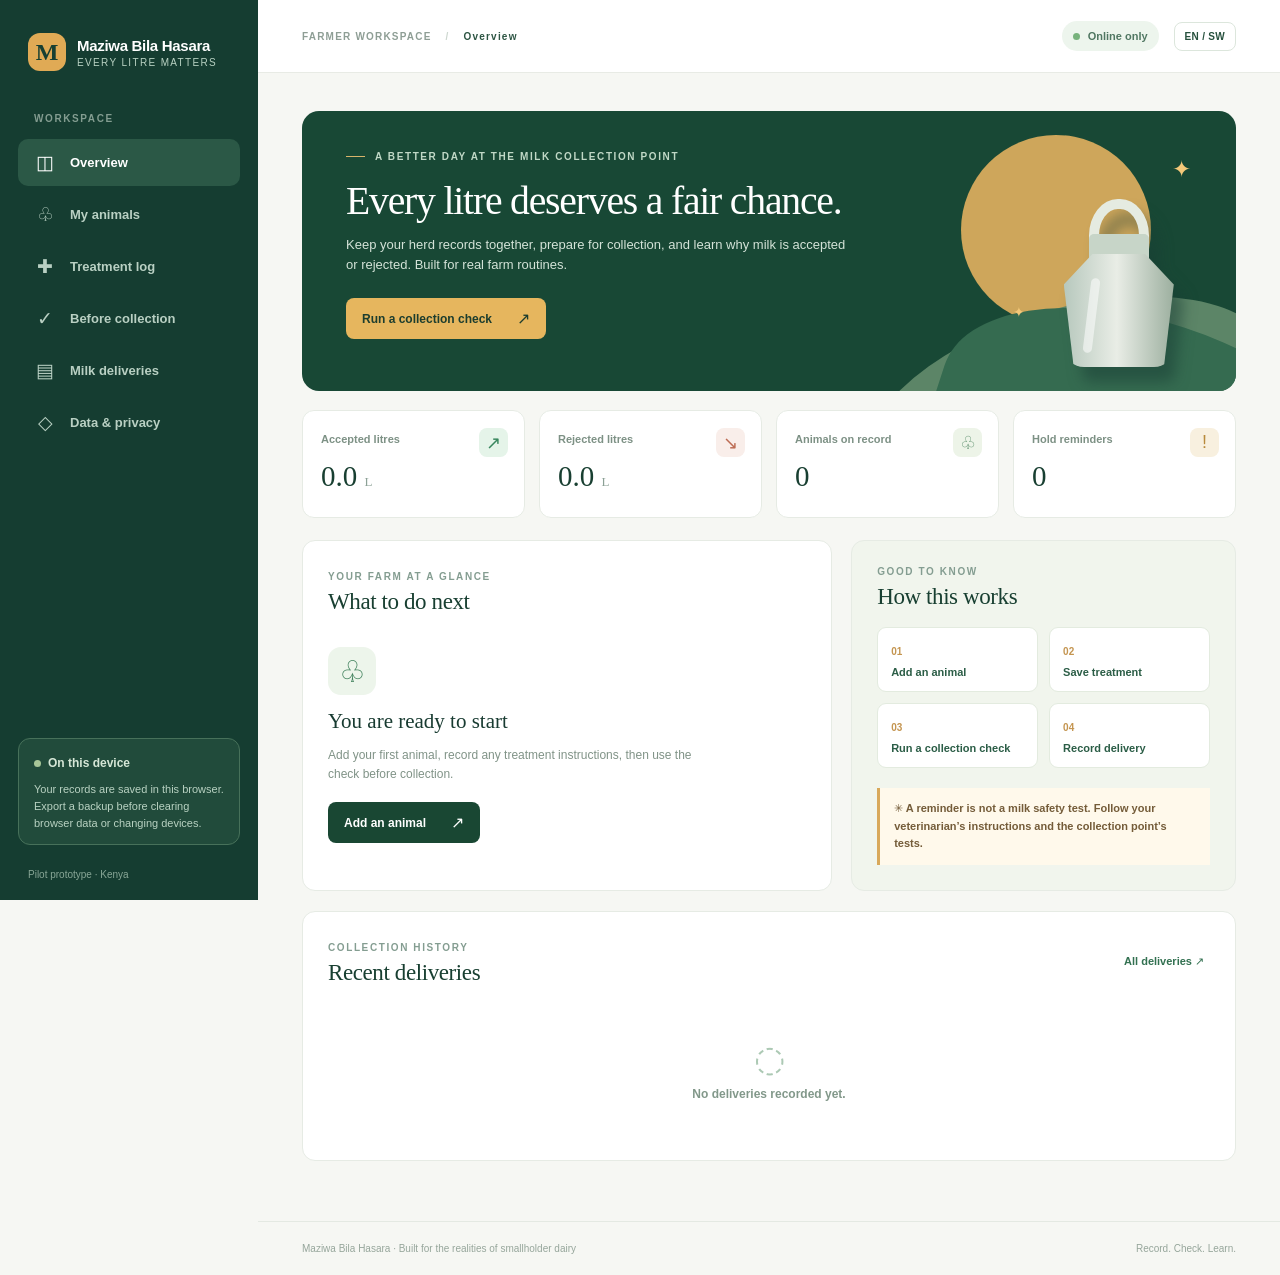
==== index.html @ ac752eb2 "Version app assets to prevent stale offline files during upgrades" ====
<!doctype html>
<html lang="en">
<head>
  <meta charset="utf-8">
  <meta http-equiv="Content-Security-Policy" content="default-src 'none'; script-src 'self'; style-src 'self'; img-src 'self'; connect-src 'self'; worker-src 'self'; manifest-src 'self'; base-uri 'none'; form-action 'none'; object-src 'none'">
  <meta name="referrer" content="no-referrer">
  <meta name="viewport" content="width=device-width, initial-scale=1">
  <meta name="theme-color" content="#163f32">
  <meta name="description" content="A farmer-first record and reminder prototype for reducing avoidable milk rejection in Kenya.">
  <link rel="manifest" href="manifest.webmanifest">
  <link rel="icon" href="icon.svg" type="image/svg+xml">
  <link rel="stylesheet" href="styles.css?v=2">
  <title>Maziwa Bila Hasara</title>
</head>
<body>
  <div class="app-shell">
    <aside class="sidebar">
      <a class="brand" href="#home" data-go="home" aria-label="Maziwa Bila Hasara home">
        <span class="brand-mark" aria-hidden="true">M</span>
        <span><strong>Maziwa Bila Hasara</strong><small>Every litre matters</small></span>
      </a>
      <div class="sidebar-label">WORKSPACE</div>
      <nav aria-label="Main navigation">
        <button class="nav-item active" data-view="home"><span aria-hidden="true">◫</span> Overview</button>
        <button class="nav-item" data-view="animals"><span aria-hidden="true">♧</span> My animals</button>
        <button class="nav-item" data-view="treatments"><span aria-hidden="true">✚</span> Treatment log</button>
        <button class="nav-item" data-view="check"><span aria-hidden="true">✓</span> Before collection</button>
        <button class="nav-item" data-view="deliveries"><span aria-hidden="true">▤</span> Milk deliveries</button>
        <button class="nav-item" data-view="data"><span aria-hidden="true">◇</span> Data &amp; privacy</button>
      </nav>
      <div class="sidebar-bottom">
        <div class="privacy-note"><span class="privacy-dot"></span><strong>On this device</strong><p>Your records are saved in this browser. Export a backup before clearing browser data or changing devices.</p></div>
        <div class="sidebar-footer">Pilot prototype · Kenya</div>
      </div>
    </aside>

    <main class="main-content">
      <header class="topbar"><div class="topbar-kicker">FARMER WORKSPACE <span class="divider">/</span> <span id="current-view-label">Overview</span></div><div class="topbar-right"><span class="status-pill"><span class="status-dot"></span> <span id="offline-status">Online only</span></span><button class="language-button" id="language-toggle" type="button" aria-label="Switch language">EN / SW</button></div></header>
      <div class="page-content" id="app-content"></div>
      <footer class="page-footer"><span>Maziwa Bila Hasara · Built for the realities of smallholder dairy</span><span>Record. Check. Learn.</span></footer>
    </main>
  </div>
  <div class="toast" id="toast" role="status" aria-live="polite"></div>
  <script type="module" src="app.js?v=2"></script>
</body>
</html>
---- styles.css ----
:root{font-family:Inter,ui-sans-serif,-apple-system,BlinkMacSystemFont,"Segoe UI",sans-serif;color:#183b31;background:#f6f7f3;font-synthesis:none}*{box-sizing:border-box}body{margin:0}button,input,select,textarea{font:inherit}button{cursor:pointer}button:disabled{opacity:.5;cursor:not-allowed}.app-shell{display:flex;min-height:100vh}.sidebar{width:258px;flex:none;background:#153d31;color:#eaf2e9;padding:30px 18px 20px;display:flex;flex-direction:column;position:sticky;top:0;height:100vh}.brand{display:flex;align-items:center;gap:11px;color:#fff;text-decoration:none;padding:3px 10px 38px}.brand-mark{width:38px;height:38px;border-radius:12px;display:grid;place-items:center;background:#e0aa55;color:#173f32;font-weight:900;font-family:Georgia,serif;font-size:24px}.brand strong{font-size:15px;display:block;letter-spacing:-.3px}.brand small{display:block;font-size:10px;letter-spacing:1.35px;text-transform:uppercase;color:#b8d1c2;margin-top:3px}.sidebar-label,.eyebrow{font-size:10px;font-weight:800;letter-spacing:1.6px;color:#849d91}.sidebar-label{padding:0 16px;margin:4px 0 15px}.sidebar nav{display:grid;gap:5px}.nav-item{border:0;background:transparent;color:#b9d0c3;text-align:left;width:100%;padding:12px 16px;border-radius:10px;font-size:13px;font-weight:600;display:flex;align-items:center;gap:14px}.nav-item span{font-size:19px;width:22px;text-align:center;font-family:Georgia,serif;font-weight:400}.nav-item:hover,.nav-item.active{color:white;background:#2b5846}.sidebar-bottom{margin-top:auto}.privacy-note{border:1px solid #47715a;border-radius:12px;padding:15px 15px 12px;background:#214b3b;color:#d6e7d7;font-size:11px;line-height:1.55}.privacy-note strong{font-size:12px;margin-left:7px}.privacy-note p{margin:8px 0 0;color:#b9d2c2}.privacy-dot,.status-dot{display:inline-block;border-radius:50%;background:#a7c698;width:7px;height:7px}.sidebar-footer{font-size:10px;color:#89a797;margin:24px 10px 0}.main-content{flex:1;min-width:0;display:flex;flex-direction:column}.topbar{height:73px;border-bottom:1px solid #e8ebe5;background:#fff;display:flex;align-items:center;justify-content:space-between;padding:0 44px}.topbar-kicker{font-size:10px;color:#8e9e95;letter-spacing:1.2px;font-weight:800}.topbar-kicker span:last-child{color:#2d5543}.divider{padding:0 10px;color:#cdd7cf}.topbar-right{display:flex;align-items:center;gap:15px}.status-pill{font-size:11px;color:#507762;background:#edf5ed;padding:9px 11px;border-radius:20px;font-weight:700}.status-dot{margin-right:5px;background:#77b27c}.language-button{background:#fff;border:1px solid #dce6dc;padding:8px 10px;border-radius:8px;color:#27513e;font-weight:800;font-size:10px;letter-spacing:.3px}.page-content{width:min(1170px,100%);padding:38px 44px 60px;margin:0 auto;flex:1}.page-footer{display:flex;justify-content:space-between;gap:10px;padding:21px 44px;border-top:1px solid #e4e9e2;color:#96a69b;font-size:10px}.hero{min-height:280px;border-radius:17px;background:#184835;color:#fff;position:relative;display:flex;overflow:hidden}.hero-text{position:relative;z-index:2;width:64%;padding:40px 44px}.eyebrow.light{color:#c0d8c6;display:flex;align-items:center;gap:10px}.little-line{width:19px;height:1px;background:#d8b46b}.hero h1{font-family:Georgia,serif;font-size:clamp(30px,3.1vw,47px);font-weight:500;line-height:1.1;letter-spacing:-1.2px;margin:18px 0 11px}.hero p{color:#d4e3d8;line-height:1.6;max-width:505px;font-size:13px;margin:0 0 22px}.button{border:0;border-radius:8px;padding:11px 16px;font-size:12px;font-weight:800;display:inline-flex;align-items:center;justify-content:space-between;gap:25px}.button span{font-size:16px;font-weight:500}.button-gold{background:#e6b65e;color:#1c3d2e}.button-gold:hover{background:#f4c879}.button-dark{background:#194733;color:#fff}.button-dark:hover{background:#2d624b}.button-outline{border:1px solid #bfd4c5;color:#245840;background:#fff;white-space:nowrap}.button-outline:hover{background:#edf5ed}.hero-art{position:absolute;inset:0 0 0 63%;overflow:hidden}.sun{position:absolute;width:190px;height:190px;border-radius:50%;background:#dcae5e;top:24px;right:85px;opacity:.93}.hill{position:absolute;width:125%;height:220px;bottom:-125px;border-radius:50% 50% 0 0}.hill-back{background:#5c8567;left:-36px;transform:rotate(-17deg);bottom:-138px}.hill-front{background:#356b50;right:-130px;transform:rotate(18deg);bottom:-151px}.milk-can{position:absolute;z-index:2;right:18%;bottom:22px;width:110px;height:170px;filter:drop-shadow(10px 15px 7px #183c3480)}.can-handle{position:absolute;width:60px;height:76px;border:10px solid #e5ebe1;border-radius:48%;left:25px;top:0}.can-neck{position:absolute;width:60px;height:38px;left:25px;top:35px;background:#c7d5c8;border-radius:5px 5px 9px 9px}.can-body{position:absolute;top:55px;width:110px;height:113px;background:linear-gradient(90deg,#b7c8bd,#e9ede6 48%,#9caf9f);clip-path:polygon(26% 0,74% 0,100% 27%,91% 100%,9% 100%,0 27%);border-radius:9px 9px 20px 20px}.can-shine{width:9px;height:75px;background:#fff8;transform:rotate(7deg);position:absolute;left:23px;top:24px;border-radius:10px}.hero-spark{position:absolute;color:#f4c879}.spark-one{right:13%;top:45px;font-size:23px}.spark-two{right:61%;bottom:71px;font-size:14px}.metrics{display:grid;grid-template-columns:repeat(4,1fr);gap:14px;margin:19px 0 22px}.metric{background:#fff;border:1px solid #e6ebe4;border-radius:12px;min-height:108px;padding:18px 18px;position:relative}.metric>span:first-child{font-size:11px;color:#7d9185;font-weight:700}.metric strong{display:block;font-family:Georgia,serif;font-size:29px;line-height:1.15;color:#183f31;margin-top:13px;font-weight:500}.metric small{font-family:inherit;font-size:13px;color:#8ca196}.metric-mark{position:absolute;right:16px;top:17px;width:29px;height:29px;border-radius:8px;display:grid;place-items:center;font-size:18px}.green{color:#39875e;background:#e5f4e9}.rust{color:#bd6d55;background:#f9eeea}.leaf{color:#619371;background:#edf4e8}.amber{color:#b88a3b;background:#f8f0df}.home-grid,.two-column{display:grid;grid-template-columns:1.24fr .9fr;gap:19px}.panel{background:#fff;border:1px solid #e6ebe4;border-radius:13px;padding:25px}.section-heading{display:flex;justify-content:space-between;align-items:center;margin-bottom:18px;gap:10px}.section-heading h2,.panel h2{font-family:Georgia,serif;color:#183f31;font-size:23px;font-weight:500;letter-spacing:-.4px;margin:5px 0 0}.info-panel{background:#f1f5ed}.info-panel h2{margin:7px 0 17px}.steps{display:grid;grid-template-columns:1fr 1fr;gap:11px}.steps div{border-radius:9px;background:#fff;border:1px solid #e3ebdf;padding:13px}.steps span{font-size:10px;font-weight:800;color:#c49550}.steps p{font-size:11px;font-weight:800;color:#2b5d46;margin:7px 0 0}.safety-callout{border-left:3px solid #d8a85b;background:#fff9eb;padding:12px 14px;font-size:11px;line-height:1.6;color:#745c39;margin-top:20px}.safety-callout.lower{margin-top:25px}.action-list{display:grid}.action-list button{width:100%;border:0;background:#fff;display:flex;align-items:center;text-align:left;padding:16px 0;border-bottom:1px solid #edf0ea;color:#27513d}.action-list button:last-child{border-bottom:0}.action-number{display:grid;place-items:center;width:38px;height:38px;background:#eaf3e8;color:#277052;border-radius:9px;font-size:10px;font-weight:800;margin-right:13px}.action-list strong{display:block;font-size:12px}.action-list small{display:block;max-width:380px;color:#8a9b90;font-size:10px;margin-top:3px;line-height:1.4}.action-list b{margin-left:auto;font-weight:400}.welcome-action{padding:14px 0 5px}.welcome-icon{display:grid;place-items:center;background:#edf5eb;color:#40815c;border-radius:13px;font-size:30px;width:48px;height:48px}.welcome-action h3{font-family:Georgia,serif;font-size:21px;font-weight:500;margin:14px 0 5px}.welcome-action p{font-size:12px;line-height:1.6;color:#809387;max-width:370px}.welcome-action .button{margin-top:6px}.recent-panel{margin-top:20px}.text-button{border:0;background:transparent;color:#337151;font-weight:800;font-size:11px}.empty-state{text-align:center;padding:34px 14px;color:#82988a;font-size:12px}.empty-state strong{font-weight:600}.empty-symbol{font-size:36px;color:#acc9b4;margin-bottom:7px}.page-heading{margin:9px 0 27px}.page-heading h1{font-family:Georgia,serif;font-size:clamp(32px,3.4vw,43px);font-weight:500;letter-spacing:-1px;margin:8px 0}.page-heading p{color:#809185;font-size:13px;line-height:1.6;max-width:650px;margin:0}.form-panel{align-self:start}.panel-heading{display:flex;align-items:center;gap:11px;border-bottom:1px solid #edf0eb;padding-bottom:20px;margin-bottom:20px}.panel-heading h2{margin:0}.circle-icon{width:38px;height:38px;background:#edf5e9;color:#357451;border-radius:9px;display:grid;place-items:center;font-size:21px}.field{display:block;margin:0 0 17px}.field>span,.question legend{display:block;color:#375747;font-size:11px;font-weight:800;margin-bottom:7px}.field input,.field select,.field textarea{display:block;width:100%;border:1px solid #dce6dd;border-radius:8px;padding:11px 12px;color:#234b37;background:#fff;font-size:12px;outline:none}.field input:focus,.field select:focus,.field textarea:focus{border-color:#578e68;box-shadow:0 0 0 3px #dceedd}.field input::placeholder,.field textarea::placeholder{color:#aab7ad}.field small{display:block;font-size:10px;color:#8b998e;margin-top:6px;line-height:1.5}.form-panel .button{margin-top:5px}.count{font:700 12px Inter,system-ui,sans-serif;background:#eaf3e8;color:#357452;border-radius:30px;padding:4px 8px;vertical-align:middle}.records-list{display:grid}.record-row{display:flex;align-items:center;gap:12px;border-top:1px solid #edf0eb;padding:13px 0;min-width:0}.record-row:first-child{border-top:0;padding-top:0}.record-icon{width:36px;height:36px;flex:none;display:grid;place-items:center;background:#edf4e8;color:#4b805b;border-radius:8px;font-size:16px}.record-icon.accepted{background:#e9f5ec;color:#408c59}.record-icon.rejected{background:#fff0eb;color:#bc7054}.record-icon.medicine{background:#eef0e6;color:#69824e}.record-main{min-width:0;flex:1}.record-main strong{display:block;font-size:12px;color:#2c513e;font-weight:800;overflow-wrap:anywhere}.record-main span,.record-main small{display:block;color:#8b9e90;font-size:10px;line-height:1.5;margin-top:3px;overflow-wrap:anywhere}.row-end{color:#699a75;font-size:18px}.badge{font-size:9px;line-height:1.4;display:inline-block;border-radius:20px;padding:5px 8px;max-width:155px;text-align:center;font-weight:800}.badge.hold,.badge.ask{color:#9a6537;background:#fbebda}.badge.review,.badge.none{color:#4f8060;background:#e8f3e9}.icon-button{border:0;background:none;color:#9bab9c;font-size:18px;padding:5px}.icon-button:hover{color:#b8544e}.treatment-row{align-items:flex-start}.treatment-row .badge{flex:none}.form-alert,.warning-block{border-radius:8px;padding:12px;background:#fff8e9;color:#856538;font-size:11px;line-height:1.55;margin-bottom:17px}.warning-block{border:1px solid #f1dfb6}.warning-block p{margin:4px 0}.warning-block small{color:#886e4b}.question{border:0;padding:0;margin:0 0 18px}.radio-set{display:flex;gap:7px;flex-wrap:wrap}.radio-set label{position:relative}.radio-set input{position:absolute;opacity:0}.radio-set span{display:block;border:1px solid #dce7de;color:#678371;padding:9px 11px;border-radius:8px;font-size:11px;font-weight:700;cursor:pointer}.radio-set input:checked+span{background:#255640;color:white;border-color:#255640}.radio-set input:focus-visible+span{outline:3px solid #a7c698}.export-box{border-top:1px solid #e9eee7;margin-top:24px;padding-top:23px;display:flex;align-items:center;gap:15px;justify-content:space-between}.export-box strong{font-size:12px}.export-box p{color:#8a998c;font-size:10px;max-width:330px;line-height:1.5;margin:4px 0 0}.toast{position:fixed;bottom:24px;right:24px;background:#1b4735;color:white;padding:12px 17px;border-radius:9px;box-shadow:0 8px 30px #1c3c3230;font-size:12px;opacity:0;transform:translateY(8px);transition:.2s;pointer-events:none;z-index:5;max-width:350px}.toast.show{opacity:1;transform:none}@media(max-width:1100px){.sidebar{width:215px}.page-content{padding:30px 28px 50px}.topbar{padding:0 28px}.hero-text{width:70%}.hero-art{left:65%}}@media(max-width:820px){.sidebar{width:74px;padding:23px 10px}.brand{padding:0 8px 26px}.brand strong,.brand small,.sidebar-label,.nav-item{font-size:0}.brand-mark{flex:none}.nav-item{justify-content:center;padding:12px}.nav-item span{font-size:21px}.privacy-note,.sidebar-footer{display:none}.hero-text{width:76%;padding:32px}.hero-art{left:65%}.metrics{grid-template-columns:repeat(2,1fr)}.home-grid,.two-column{grid-template-columns:1fr}}@media(max-width:600px){.app-shell{display:block}.sidebar{height:auto;width:100%;position:static;display:block;padding:13px 16px 8px}.brand{padding:0 0 10px}.brand strong{font-size:14px}.brand small{font-size:9px}.sidebar nav{display:flex;overflow:auto;gap:3px}.nav-item{font-size:0;min-width:53px;width:auto;padding:9px 15px}.nav-item span{font-size:20px}.topbar{height:54px;padding:0 18px}.topbar-kicker{font-size:9px}.status-pill{display:none}.page-content{padding:20px 16px 38px}.hero{min-height:320px}.hero-text{width:100%;padding:27px 25px}.hero h1{max-width:270px;font-size:32px}.hero p{max-width:260px;font-size:12px}.hero-art{inset:0 0 0 50%;opacity:.46}.sun{right:-10px}.milk-can{right:2%;transform:scale(.8);transform-origin:bottom right}.metrics{gap:9px}.metric{padding:14px;min-height:90px}.metric strong{font-size:24px}.metric-mark{right:10px;top:10px}.panel{padding:19px}.page-footer{padding:17px;font-size:9px}.page-footer span:last-child{display:none}.export-box{align-items:flex-start;flex-direction:column}.record-row .badge{max-width:100px}.treatment-row{flex-wrap:wrap}.treatment-row .badge{margin-left:47px}}@media(prefers-reduced-motion:reduce){*{scroll-behavior:auto!important;transition:none!important}}

/* Keyboard access and data controls */
button:focus-visible,a:focus-visible,input:focus-visible,select:focus-visible,textarea:focus-visible { outline:3px solid #b67d24; outline-offset:4px; }
.danger { color:#9f332a; border-color:#9f332a; }
.warning-block .text-button { margin-left:8px; }
.form-panel>p { color:#52655c; line-height:1.7; }
@media(max-width:600px) { .sidebar nav { display:grid; grid-template-columns:repeat(6,1fr); } .nav-item { min-width:0; padding:9px 8px; } .topbar-kicker { font-size:10px; } }
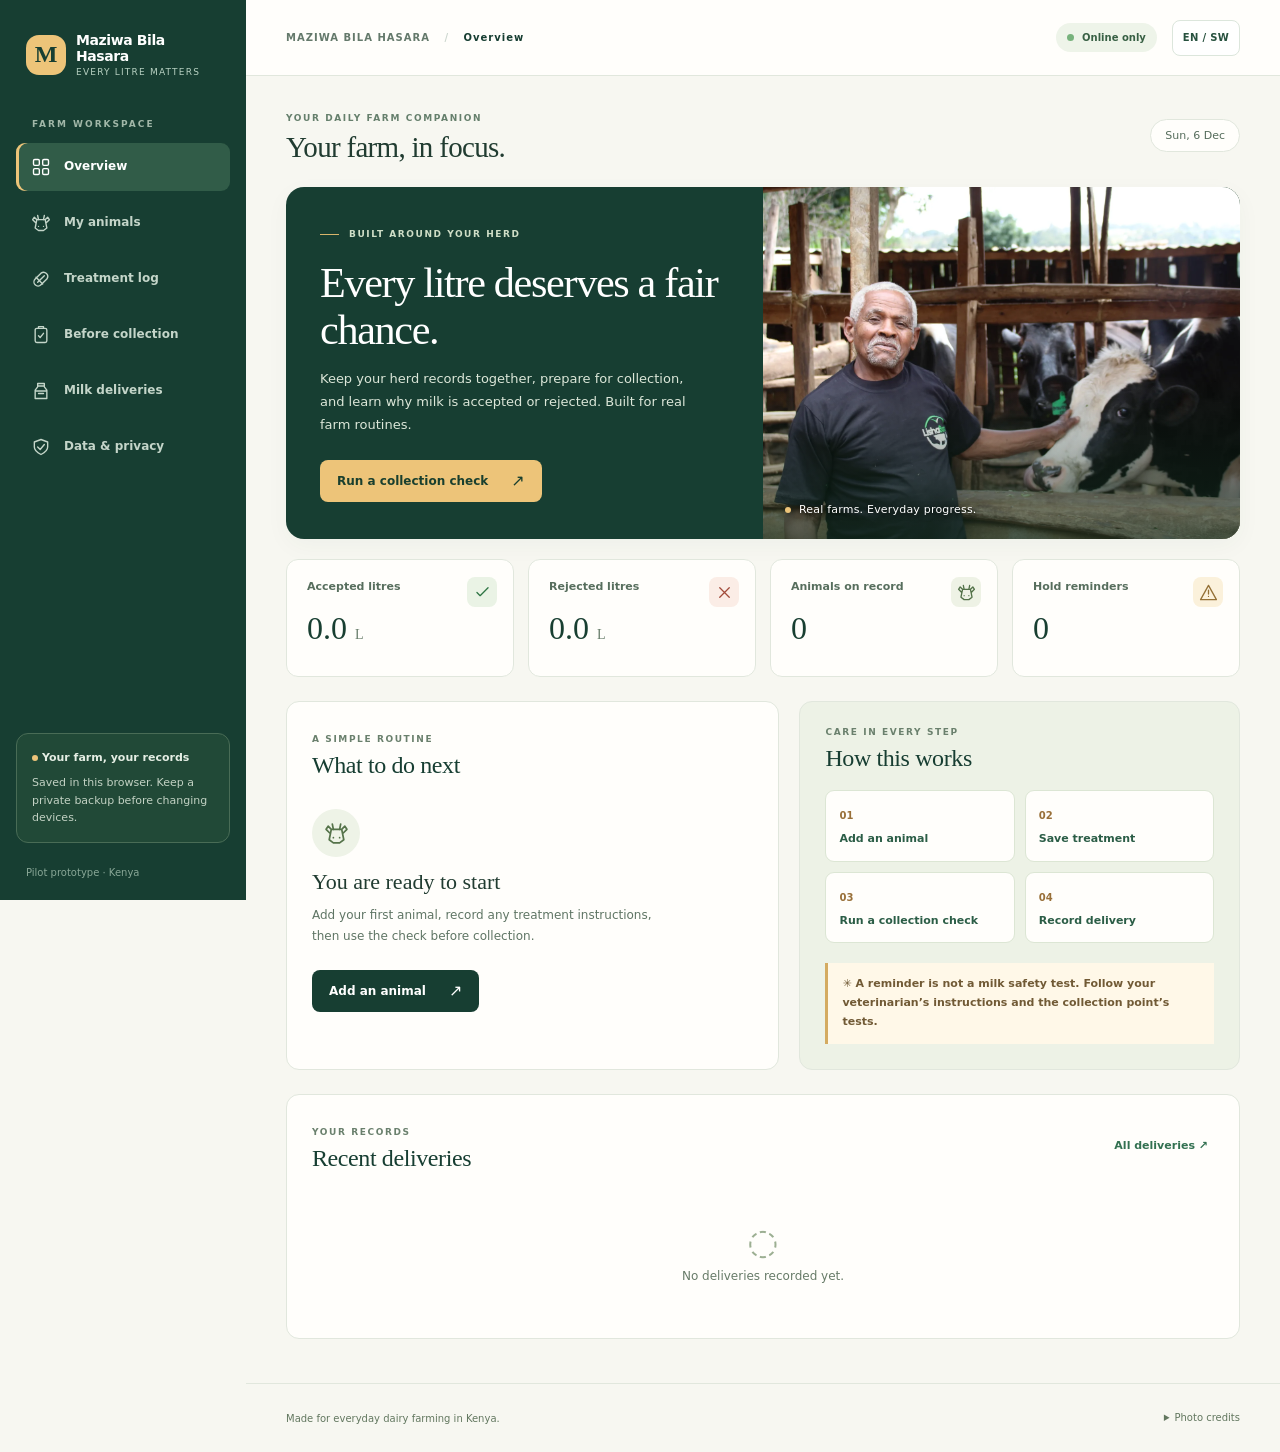
==== commit b5b09629: "Refresh dairy app design with authentic Kenyan photography and consistent responsive styling" ====
--- a/index.html
+++ b/index.html
@@ -9,17 +9,18 @@
   <meta name="description" content="A farmer-first record and reminder prototype for reducing avoidable milk rejection in Kenya.">
   <link rel="manifest" href="manifest.webmanifest">
   <link rel="icon" href="icon.svg" type="image/svg+xml">
-  <link rel="stylesheet" href="styles.css?v=2">
+  <link rel="stylesheet" href="styles.css?v=3">
   <title>Maziwa Bila Hasara</title>
 </head>
 <body>
+  <a class="skip-link" href="#app-content">Skip to content</a>
   <div class="app-shell">
     <aside class="sidebar">
       <a class="brand" href="#home" data-go="home" aria-label="Maziwa Bila Hasara home">
         <span class="brand-mark" aria-hidden="true">M</span>
         <span><strong>Maziwa Bila Hasara</strong><small>Every litre matters</small></span>
       </a>
-      <div class="sidebar-label">WORKSPACE</div>
+      <div class="sidebar-label" id="workspace-label">FARM WORKSPACE</div>
       <nav aria-label="Main navigation">
         <button class="nav-item active" data-view="home"><span aria-hidden="true">◫</span> Overview</button>
         <button class="nav-item" data-view="animals"><span aria-hidden="true">♧</span> My animals</button>
@@ -29,18 +30,19 @@
         <button class="nav-item" data-view="data"><span aria-hidden="true">◇</span> Data &amp; privacy</button>
       </nav>
       <div class="sidebar-bottom">
-        <div class="privacy-note"><span class="privacy-dot"></span><strong>On this device</strong><p>Your records are saved in this browser. Export a backup before clearing browser data or changing devices.</p></div>
+        <div class="privacy-note"><span class="privacy-dot"></span><strong id="device-title">Your farm, your records</strong><p id="device-note">Saved in this browser. Keep a private backup before changing devices.</p></div>
         <div class="sidebar-footer">Pilot prototype · Kenya</div>
       </div>
     </aside>
 
     <main class="main-content">
-      <header class="topbar"><div class="topbar-kicker">FARMER WORKSPACE <span class="divider">/</span> <span id="current-view-label">Overview</span></div><div class="topbar-right"><span class="status-pill"><span class="status-dot"></span> <span id="offline-status">Online only</span></span><button class="language-button" id="language-toggle" type="button" aria-label="Switch language">EN / SW</button></div></header>
-      <div class="page-content" id="app-content"></div>
-      <footer class="page-footer"><span>Maziwa Bila Hasara · Built for the realities of smallholder dairy</span><span>Record. Check. Learn.</span></footer>
+      <header class="topbar"><div class="topbar-kicker"><span id="workspace-top">MAZIWA BILA HASARA</span> <span class="divider">/</span> <span id="current-view-label">Overview</span></div><div class="topbar-right"><span class="status-pill"><span class="status-dot"></span> <span id="offline-status">Online only</span></span><button class="language-button" id="language-toggle" type="button" aria-label="Switch language">EN / SW</button></div></header>
+      <div class="page-content" id="app-content" tabindex="-1"></div>
+      <footer class="page-footer"><span id="footer-line">Made for everyday dairy farming in Kenya.</span><details class="photo-credits"><summary id="photo-credit-label">Photo credits</summary><div><a href="https://commons.wikimedia.org/wiki/File:Smallholder_Dairy_Farmer.jpg" target="_blank" rel="noopener noreferrer">Smallholder Dairy Farmer · LishaBora2017</a><br><a href="https://creativecommons.org/licenses/by-sa/4.0/" target="_blank" rel="noopener noreferrer">CC BY-SA 4.0</a> · Resized, compressed; displayed with responsive cropping.<p id="photo-note">Illustrative farm photography. No affiliation or endorsement implied.</p></div></details></footer>
     </main>
   </div>
   <div class="toast" id="toast" role="status" aria-live="polite"></div>
-  <script type="module" src="app.js?v=2"></script>
+  <script type="module" src="app.js?v=3"></script>
 </body>
 </html>
+
--- a/styles.css
+++ b/styles.css
@@ -6,3 +6,24 @@
 .warning-block .text-button { margin-left:8px; }
 .form-panel>p { color:#52655c; line-height:1.7; }
 @media(max-width:600px) { .sidebar nav { display:grid; grid-template-columns:repeat(6,1fr); } .nav-item { min-width:0; padding:9px 8px; } .topbar-kicker { font-size:10px; } }
+
+
+/* Field Notes design system · forest, oat, harvest */
+:root{--forest:#173e32;--green:#286448;--ink:#213c31;--muted:#617369;--oat:#f7f7f1;--line:#e1e7dd;--gold:#edc479;color:var(--ink);background:var(--oat);font-family:ui-sans-serif,system-ui,-apple-system,BlinkMacSystemFont,"Segoe UI",sans-serif}
+body{background:var(--oat)}
+.sidebar{width:246px;background:var(--forest);padding:32px 16px 22px}
+.brand{gap:10px;padding:0 10px 38px}.brand-mark{background:var(--gold);border-radius:13px;color:var(--forest);height:40px;width:40px;flex:none}.brand strong{font-size:14px;letter-spacing:-.4px}.brand small{font-size:9px;letter-spacing:1.2px}
+.sidebar-label{font-size:9px;letter-spacing:2px;color:#a1b7a8;margin-bottom:14px}
+.nav-item{gap:13px;min-height:48px;padding:12px 15px;color:#c4d5c9;border-radius:9px;margin-bottom:3px;font-size:12px;transition:background .15s,color .15s}.nav-item .nav-label{font-family:inherit;font-size:12px;font-weight:650;width:auto;text-align:left;line-height:1.45}.nav-item .ui-icon{width:20px;height:20px;flex:none}.nav-item.active{background:#315c48;box-shadow:inset 3px 0 0 var(--gold)}.nav-item:hover{background:#284f3e}
+.privacy-note{background:#214937;border-color:#496c56;padding:15px;color:#e5eee4}.privacy-note p{font-size:11px;color:#c3d2c4;line-height:1.6}.privacy-note strong{margin-left:4px;font-size:11px}.privacy-dot{width:6px;height:6px;background:var(--gold)}
+.topbar{height:76px;padding:0 40px;border-bottom:1px solid var(--line);background:#fffefb}.topbar-kicker{font-size:10px;letter-spacing:1px;color:#64796b}.topbar-kicker span:last-child{color:var(--forest)}.status-pill{font-size:10px;background:#eef4e9;color:#386044}.language-button{min-height:36px;min-width:65px;font-size:10px}.page-content{width:min(1320px,100%);padding:30px 40px 44px}
+.overview-heading{display:flex;justify-content:space-between;align-items:center;gap:15px;margin-bottom:23px}.overview-heading .eyebrow{font-size:9px;letter-spacing:1.6px;color:#657f6c}.overview-heading h2{font-family:Georgia,serif;font-size:29px;font-weight:400;letter-spacing:-.7px;margin:6px 0 0}.overview-heading time{font-size:11px;border:1px solid var(--line);border-radius:30px;padding:9px 14px;background:#fffefb;color:#556c5b;white-space:nowrap}
+.hero{display:grid;grid-template-columns:1fr 1fr;background:var(--forest);min-height:350px;border-radius:18px;isolation:isolate;box-shadow:0 7px 24px #2342310a}.hero-text{width:auto;padding:40px 34px 37px;display:flex;flex-direction:column;align-items:flex-start;justify-content:center}.hero .eyebrow.light{font-size:9px;color:#cfdec7;letter-spacing:1.55px;line-height:1.7}.hero h1{font-size:clamp(34px,3.3vw,48px);letter-spacing:-1.35px;line-height:1.1;margin:18px 0 15px;max-width:430px}.hero p{font-size:13px;line-height:1.75;color:#dce7d9;max-width:380px;margin-bottom:24px}.hero-photo{margin:0;position:relative;min-width:0;min-height:350px;background:#476148;overflow:hidden}.hero-photo img{width:100%;height:100%;position:absolute;inset:0;object-fit:cover;object-position:61% 55%}.hero-photo:after{content:"";position:absolute;inset:55% 0 0;background:linear-gradient(transparent,#0f291cb3);pointer-events:none}.hero-photo figcaption{position:absolute;bottom:23px;left:22px;right:18px;color:#fff;font-size:11px;letter-spacing:.2px;z-index:1;display:flex;align-items:center;gap:8px;text-shadow:0 1px 6px #000}.photo-dot{width:6px;height:6px;border-radius:50%;background:var(--gold);flex:none}.button{font-size:12px;min-height:42px;border-radius:8px;padding:12px 17px;gap:23px}.button-gold{background:var(--gold);color:#193f2e}.button-dark{background:var(--forest)}.button-dark:hover{background:#2c6246}.button-outline{color:var(--forest);border-color:#b6c9b7}.text-button{min-height:40px}.button span{line-height:1}
+.metrics{gap:14px;margin:20px 0 24px}.metric{border:1px solid var(--line);border-radius:12px;padding:20px;min-height:118px;background:#fffefb}.metric>span:first-child{font-size:11px;color:#576e5d;max-width:75%;display:block;padding-right:6px}.metric strong{font-family:Georgia,serif;font-size:32px;margin-top:17px}.metric small{font-size:14px;color:#697e6b}.metric-mark{width:30px;height:30px;right:16px;top:17px}.metric-mark .ui-icon{width:19px;height:19px}.metric-mark.green{color:#307645;background:#eaf3e5}.metric-mark.rust{color:#a24c3b;background:#fbede6}.metric-mark.leaf{color:#527148;background:#eef2e5}.metric-mark.amber{color:#947035;background:#fbf1db}
+.home-grid{grid-template-columns:1.12fr 1fr;gap:20px}.two-column{grid-template-columns:minmax(0,.9fr) minmax(0,1.15fr);gap:22px}.panel{border:1px solid var(--line);border-radius:13px;background:#fffefb;padding:25px}.panel h2,.section-heading h2{font-size:24px;line-height:1.2;color:var(--forest)}.eyebrow{color:#6a806d;font-size:9px;letter-spacing:1.6px;font-weight:750}.section-heading{margin-bottom:19px}.info-panel{background:#edf2e6}.welcome-action{padding:10px 0 0}.welcome-icon{display:grid;place-items:center;background:#eef3e7;color:#55734a;width:48px;height:48px;border-radius:50%;margin-bottom:12px}.welcome-icon .ui-icon{width:25px;height:25px}.welcome-action h3{font-family:Georgia,serif;font-size:22px;font-weight:400;margin:10px 0}.welcome-action p{font-size:12px;line-height:1.75;color:#5f7564;max-width:360px;margin:0 0 17px}.steps{gap:10px}.steps div{border-color:#dce6d4;background:#fffefb;padding:13px}.steps p{font-size:11px;line-height:1.6}.steps span{color:#997039}.safety-callout{background:#fff8e8;border-color:#d4ab61;font-size:11px;color:#715a35;line-height:1.7}.safety-callout strong{font-weight:550}.recent-panel{margin-top:24px}.empty-state{padding:30px 10px;color:#677b68}.empty-state strong{font-size:12px;font-weight:500}.empty-symbol{color:#9caf92}.action-list button{min-height:78px}.action-list small{color:#647963;line-height:1.6}
+.page-heading{position:relative;min-height:164px;border-radius:14px;padding:27px 30px;margin:0 0 25px;overflow:hidden;background:#ecf1e5;isolation:isolate}.page-heading:after{content:"";position:absolute;z-index:-1;inset:0 0 0 60%;background:linear-gradient(90deg,#ecf1e5 0%,#ecf1e599 30%,#ecf1e514 100%),url('assets/kenya-dairy.webp') 78% 58%/cover no-repeat;opacity:.6}.page-heading h1{font-size:38px;line-height:1.12;margin:9px 0 11px;max-width:80%;color:var(--forest)}.page-heading p{color:#4e6554;max-width:73%;font-size:12px;line-height:1.75}.panel-heading{padding-bottom:18px;border-bottom-color:var(--line)}.circle-icon{background:#edf3e6;color:#52734a}.circle-icon .ui-icon{width:21px;height:21px}.field{margin-bottom:20px}.field>span,.question legend{font-size:12px;font-weight:650;color:#34583f;line-height:1.5}.field input,.field select,.field textarea{font-size:14px;min-height:44px;padding:12px 13px;border-color:#cfdccc;color:#213e2c;background:#fff}.field input::placeholder,.field textarea::placeholder{color:#738473}.field small{color:#5f735e;font-size:11px;line-height:1.65}.radio-set span{padding:11px 16px;font-size:12px}.form-alert,.warning-block{font-size:12px;color:#795d2e;line-height:1.7}.record-main strong{font-size:13px;font-weight:650}.record-main span,.record-main small{font-size:11px;color:#61775f;line-height:1.7}.record-row{padding:16px 0;gap:12px}.record-icon .ui-icon{width:21px;height:21px}.record-icon.cow{background:#edf3e6;color:#55744a}.badge{font-size:10px;padding:6px 9px;max-width:160px;line-height:1.5}.badge.none,.badge.review{background:#eef2e7;color:#476b47}.icon-button{min-width:36px;min-height:40px}.form-panel>p{font-size:13px;line-height:1.75;color:#526b57}.export-box p{font-size:11px;color:#5d715c;line-height:1.7}.export-box strong{font-size:12px}.count{background:#e9f0df;color:#527348}.page-footer{padding:20px 40px;color:#62775f;align-items:center;font-size:10px;border-color:var(--line)}.page-footer>span:last-child{display:block}.photo-credits{position:relative;flex:none}.photo-credits summary{cursor:pointer;min-height:28px;display:list-item;line-height:28px}.photo-credits>div{position:absolute;bottom:36px;right:0;width:min(320px,80vw);background:#fffefb;border:1px solid var(--line);border-radius:10px;padding:15px;box-shadow:0 8px 30px #1c3c3215;color:#52634e;font-size:11px;line-height:1.7;z-index:4}.photo-credits a{color:#286448;text-underline-offset:3px}.photo-credits p{margin-bottom:0}.toast{max-width:min(390px,calc(100vw - 32px));font-size:13px;line-height:1.6}.skip-link{position:fixed;left:16px;top:-100px;background:#fff;color:var(--forest);padding:12px 18px;z-index:10;border:2px solid var(--forest);border-radius:8px}.skip-link:focus{top:16px}#app-content:focus{outline:none}button:focus-visible,a:focus-visible,input:focus-visible,select:focus-visible,textarea:focus-visible,summary:focus-visible{outline:3px solid #b8832f;outline-offset:4px}
+@media(min-width:1500px){.hero-text{padding:48px}.hero h1{font-size:49px}.hero-photo{min-height:380px}}
+@media(max-width:1150px){.sidebar{width:220px}.page-content{padding:28px}.topbar{padding:0 28px}.hero-text{padding:30px 27px}.hero h1{font-size:36px}.hero p{font-size:12px}.hero{grid-template-columns:1.05fr 1fr}.metrics{gap:10px}.metric{padding:17px}.metric-mark{right:12px}.page-heading h1{font-size:34px}}
+@media(max-width:900px){.sidebar{width:76px;padding:25px 10px}.brand{padding:0 7px 31px}.brand>span:last-child,.sidebar-label,.nav-item .nav-label{display:none}.nav-item{justify-content:center;padding:13px}.nav-item .ui-icon{width:22px;height:22px}.privacy-note,.sidebar-footer{display:none}.hero{grid-template-columns:1fr 1fr}.hero h1{font-size:35px}.hero-text{padding:28px}.hero-photo{min-height:340px}.home-grid,.two-column{grid-template-columns:1fr}.metrics{grid-template-columns:repeat(2,1fr)}.page-heading p{max-width:80%}.info-panel .steps{grid-template-columns:repeat(4,1fr)}}
+@media(max-width:600px){.app-shell{display:block}.sidebar{width:100%;height:auto;position:static;padding:16px 16px 8px}.brand{padding:0 0 17px;gap:10px}.brand>span:last-child{display:block}.brand strong{font-size:15px}.brand small{font-size:9px}.brand-mark{width:36px;height:36px;font-size:22px;border-radius:11px}.sidebar nav{display:grid;grid-template-columns:repeat(6,minmax(0,1fr));gap:3px;overflow:visible}.nav-item{min-width:0;min-height:52px;display:flex;flex-direction:column;gap:5px;padding:7px 2px;margin:0;justify-content:flex-start;border-radius:7px}.nav-item .nav-label{display:block;font-size:8px;text-align:center;line-height:1.2;overflow-wrap:anywhere;width:100%;max-height:30px}.nav-item .ui-icon{height:19px;width:19px}.nav-item.active{box-shadow:inset 0 -2px 0 var(--gold)}.topbar{height:53px;padding:0 17px}.topbar-kicker{font-size:8px;letter-spacing:.6px}.divider{padding:0 5px}.topbar-right{gap:6px}.language-button{font-size:9px;min-width:55px;padding:8px}.status-pill{display:none}.page-content{padding:22px 16px 32px}.overview-heading{align-items:center;margin-bottom:19px;gap:8px}.overview-heading h2{font-size:26px;letter-spacing:-.6px}.overview-heading .eyebrow{font-size:8px;letter-spacing:1px}.overview-heading time{font-size:9px;padding:8px 10px}.hero{display:flex;flex-direction:column;min-height:0;border-radius:13px}.hero-text{width:100%;padding:28px 25px 30px;min-height:280px}.hero h1{font-size:37px;max-width:310px;margin:15px 0 13px}.hero p{font-size:12px;max-width:310px;margin-bottom:21px}.hero .eyebrow.light{font-size:8px;letter-spacing:1.2px}.hero-photo{height:225px;min-height:225px;width:100%}.hero-photo img{position:absolute;object-position:center 53%}.hero-photo figcaption{font-size:10px;bottom:17px;left:20px}.metrics{gap:10px;margin:16px 0 20px}.metric{padding:16px;min-height:111px}.metric>span:first-child{font-size:10px;max-width:80%;min-height:27px}.metric strong{font-size:29px;margin-top:9px}.metric-mark{right:11px;top:14px;width:26px;height:26px}.metric-mark .ui-icon{width:16px;height:16px}.home-grid,.two-column{gap:17px}.panel{padding:21px;border-radius:11px}.panel h2,.section-heading h2{font-size:23px}.info-panel .steps{grid-template-columns:1fr 1fr}.steps p{font-size:11px}.section-heading{gap:7px}.text-button{font-size:11px;padding:0;white-space:nowrap}.page-heading{padding:23px 21px;min-height:167px;margin-bottom:19px}.page-heading:after{inset:0 0 0 45%;opacity:.27}.page-heading h1{font-size:32px;max-width:100%}.page-heading p{max-width:100%;font-size:12px}.field input,.field select,.field textarea{font-size:16px}.record-row{flex-wrap:wrap}.record-main{flex-basis:calc(100% - 52px)}.record-row .badge{max-width:220px;margin-left:48px}.record-row .icon-button{margin-left:auto}.treatment-row .badge{margin-left:48px}.export-box{align-items:stretch;gap:14px}.export-box .button{align-self:flex-start;white-space:normal}.page-footer{padding:17px;gap:12px;font-size:9px;align-items:flex-start}.page-footer>span{max-width:200px;line-height:1.6}.photo-credits summary{line-height:1.6;min-height:28px;white-space:nowrap}.toast{right:16px;bottom:16px}.overview-heading time{flex:none}}
+@media(prefers-reduced-motion:reduce){*{transition:none!important;animation:none!important}}
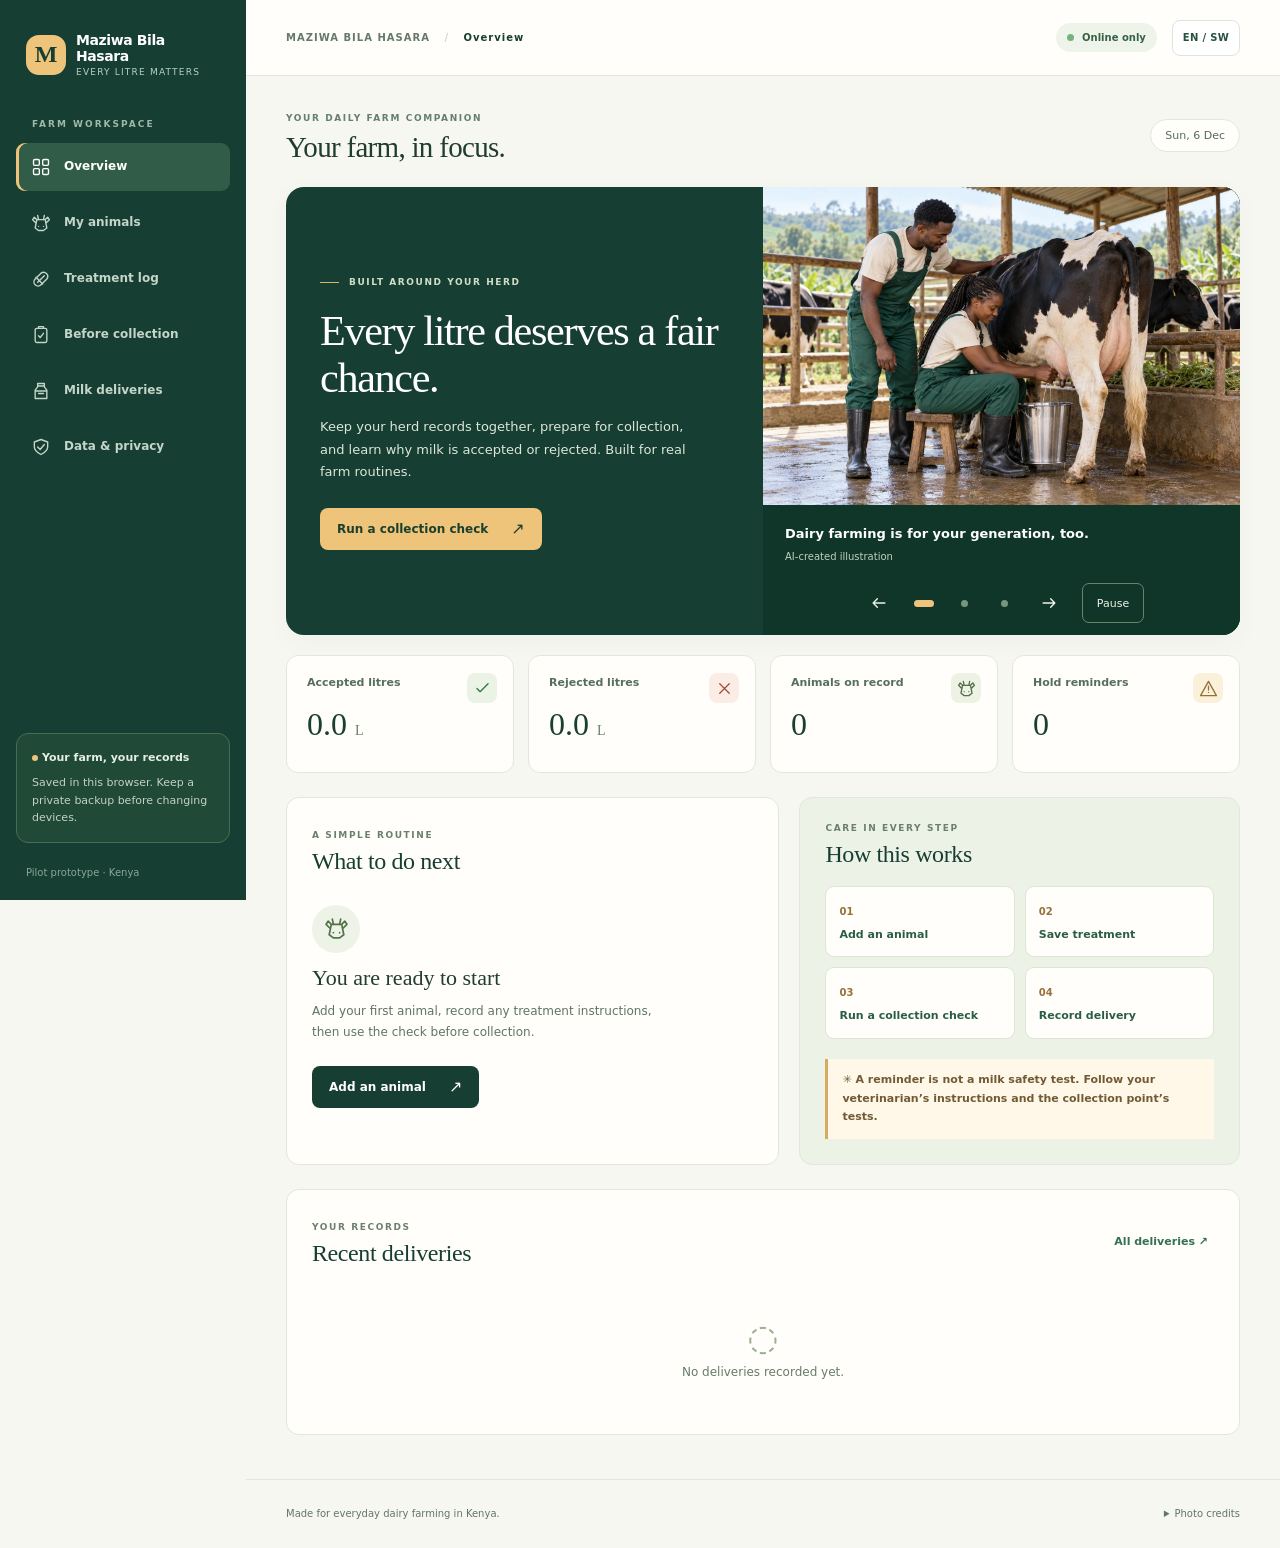
==== commit acbeb35d: "Add young farmer dairy scenes and accessible three-image home carousel" ====
--- a/index.html
+++ b/index.html
@@ -9,7 +9,7 @@
   <meta name="description" content="A farmer-first record and reminder prototype for reducing avoidable milk rejection in Kenya.">
   <link rel="manifest" href="manifest.webmanifest">
   <link rel="icon" href="icon.svg" type="image/svg+xml">
-  <link rel="stylesheet" href="styles.css?v=3">
+  <link rel="stylesheet" href="styles.css?v=4">
   <title>Maziwa Bila Hasara</title>
 </head>
 <body>
@@ -38,11 +38,11 @@
     <main class="main-content">
       <header class="topbar"><div class="topbar-kicker"><span id="workspace-top">MAZIWA BILA HASARA</span> <span class="divider">/</span> <span id="current-view-label">Overview</span></div><div class="topbar-right"><span class="status-pill"><span class="status-dot"></span> <span id="offline-status">Online only</span></span><button class="language-button" id="language-toggle" type="button" aria-label="Switch language">EN / SW</button></div></header>
       <div class="page-content" id="app-content" tabindex="-1"></div>
-      <footer class="page-footer"><span id="footer-line">Made for everyday dairy farming in Kenya.</span><details class="photo-credits"><summary id="photo-credit-label">Photo credits</summary><div><a href="https://commons.wikimedia.org/wiki/File:Smallholder_Dairy_Farmer.jpg" target="_blank" rel="noopener noreferrer">Smallholder Dairy Farmer · LishaBora2017</a><br><a href="https://creativecommons.org/licenses/by-sa/4.0/" target="_blank" rel="noopener noreferrer">CC BY-SA 4.0</a> · Resized, compressed; displayed with responsive cropping.<p id="photo-note">Illustrative farm photography. No affiliation or endorsement implied.</p></div></details></footer>
+      <footer class="page-footer"><span id="footer-line">Made for everyday dairy farming in Kenya.</span><details class="photo-credits"><summary id="photo-credit-label">Photo credits</summary><div><a href="https://commons.wikimedia.org/wiki/File:Smallholder_Dairy_Farmer.jpg" target="_blank" rel="noopener noreferrer">Smallholder Dairy Farmer · LishaBora2017</a><br><a href="https://creativecommons.org/licenses/by-sa/4.0/" target="_blank" rel="noopener noreferrer">CC BY-SA 4.0</a> · Resized, compressed; displayed with responsive cropping.<p>Youth milking and collection scenes: AI-created illustrations for Maziwa Bila Hasara.</p><p id="photo-note">Illustrative farm photography. No affiliation or endorsement implied.</p></div></details></footer>
     </main>
   </div>
   <div class="toast" id="toast" role="status" aria-live="polite"></div>
-  <script type="module" src="app.js?v=3"></script>
+  <script type="module" src="app.js?v=4"></script>
 </body>
 </html>
 
--- a/styles.css
+++ b/styles.css
@@ -27,3 +27,22 @@
 @media(max-width:900px){.sidebar{width:76px;padding:25px 10px}.brand{padding:0 7px 31px}.brand>span:last-child,.sidebar-label,.nav-item .nav-label{display:none}.nav-item{justify-content:center;padding:13px}.nav-item .ui-icon{width:22px;height:22px}.privacy-note,.sidebar-footer{display:none}.hero{grid-template-columns:1fr 1fr}.hero h1{font-size:35px}.hero-text{padding:28px}.hero-photo{min-height:340px}.home-grid,.two-column{grid-template-columns:1fr}.metrics{grid-template-columns:repeat(2,1fr)}.page-heading p{max-width:80%}.info-panel .steps{grid-template-columns:repeat(4,1fr)}}
 @media(max-width:600px){.app-shell{display:block}.sidebar{width:100%;height:auto;position:static;padding:16px 16px 8px}.brand{padding:0 0 17px;gap:10px}.brand>span:last-child{display:block}.brand strong{font-size:15px}.brand small{font-size:9px}.brand-mark{width:36px;height:36px;font-size:22px;border-radius:11px}.sidebar nav{display:grid;grid-template-columns:repeat(6,minmax(0,1fr));gap:3px;overflow:visible}.nav-item{min-width:0;min-height:52px;display:flex;flex-direction:column;gap:5px;padding:7px 2px;margin:0;justify-content:flex-start;border-radius:7px}.nav-item .nav-label{display:block;font-size:8px;text-align:center;line-height:1.2;overflow-wrap:anywhere;width:100%;max-height:30px}.nav-item .ui-icon{height:19px;width:19px}.nav-item.active{box-shadow:inset 0 -2px 0 var(--gold)}.topbar{height:53px;padding:0 17px}.topbar-kicker{font-size:8px;letter-spacing:.6px}.divider{padding:0 5px}.topbar-right{gap:6px}.language-button{font-size:9px;min-width:55px;padding:8px}.status-pill{display:none}.page-content{padding:22px 16px 32px}.overview-heading{align-items:center;margin-bottom:19px;gap:8px}.overview-heading h2{font-size:26px;letter-spacing:-.6px}.overview-heading .eyebrow{font-size:8px;letter-spacing:1px}.overview-heading time{font-size:9px;padding:8px 10px}.hero{display:flex;flex-direction:column;min-height:0;border-radius:13px}.hero-text{width:100%;padding:28px 25px 30px;min-height:280px}.hero h1{font-size:37px;max-width:310px;margin:15px 0 13px}.hero p{font-size:12px;max-width:310px;margin-bottom:21px}.hero .eyebrow.light{font-size:8px;letter-spacing:1.2px}.hero-photo{height:225px;min-height:225px;width:100%}.hero-photo img{position:absolute;object-position:center 53%}.hero-photo figcaption{font-size:10px;bottom:17px;left:20px}.metrics{gap:10px;margin:16px 0 20px}.metric{padding:16px;min-height:111px}.metric>span:first-child{font-size:10px;max-width:80%;min-height:27px}.metric strong{font-size:29px;margin-top:9px}.metric-mark{right:11px;top:14px;width:26px;height:26px}.metric-mark .ui-icon{width:16px;height:16px}.home-grid,.two-column{gap:17px}.panel{padding:21px;border-radius:11px}.panel h2,.section-heading h2{font-size:23px}.info-panel .steps{grid-template-columns:1fr 1fr}.steps p{font-size:11px}.section-heading{gap:7px}.text-button{font-size:11px;padding:0;white-space:nowrap}.page-heading{padding:23px 21px;min-height:167px;margin-bottom:19px}.page-heading:after{inset:0 0 0 45%;opacity:.27}.page-heading h1{font-size:32px;max-width:100%}.page-heading p{max-width:100%;font-size:12px}.field input,.field select,.field textarea{font-size:16px}.record-row{flex-wrap:wrap}.record-main{flex-basis:calc(100% - 52px)}.record-row .badge{max-width:220px;margin-left:48px}.record-row .icon-button{margin-left:auto}.treatment-row .badge{margin-left:48px}.export-box{align-items:stretch;gap:14px}.export-box .button{align-self:flex-start;white-space:normal}.page-footer{padding:17px;gap:12px;font-size:9px;align-items:flex-start}.page-footer>span{max-width:200px;line-height:1.6}.photo-credits summary{line-height:1.6;min-height:28px;white-space:nowrap}.toast{right:16px;bottom:16px}.overview-heading time{flex:none}}
 @media(prefers-reduced-motion:reduce){*{transition:none!important;animation:none!important}}
+
+/* A calm, accessible gallery. Captions sit below the full image. */
+.hero-gallery{min-width:0;display:flex;flex-direction:column;justify-content:center;background:#103629;position:relative}
+.hero-gallery .hero-photo{min-height:0;height:auto;width:100%;display:block;background:#103629}
+.hero-gallery .hero-photo[hidden]{display:none}
+.hero-gallery .hero-photo img{position:static;display:block;width:100%;height:auto;aspect-ratio:3/2;object-fit:contain;background:#103629}
+.hero-gallery .hero-photo:after{display:none}
+.hero-gallery .hero-photo figcaption{position:static;display:flex;align-items:flex-start;flex-direction:column;justify-content:center;gap:6px;min-height:78px;padding:14px 22px;background:#103629;font-size:13px;letter-spacing:0;line-height:1.5;text-shadow:none;color:#fff}
+.hero-gallery figcaption strong{font-weight:600}.hero-gallery figcaption small{font-size:10px;color:#c2d1c0}
+.carousel-controls{display:flex;align-items:center;justify-content:center;gap:5px;padding:0 14px 12px;color:#eaf1e5;background:#103629}
+.carousel-controls button{display:inline-flex;align-items:center;justify-content:center;min-width:40px;min-height:40px;border:0;border-radius:7px;background:transparent;color:#edf3e8;cursor:pointer;padding:8px}
+.carousel-controls button:hover{background:#2b5541}.carousel-controls button:focus-visible{outline:3px solid #edc479;outline-offset:2px}
+.carousel-controls button:disabled{opacity:.7;cursor:default}.carousel-arrow .ui-icon{width:20px;height:20px}.carousel-arrow.previous .ui-icon{transform:rotate(180deg)}
+.carousel-dots{display:flex;align-items:center;gap:0}.carousel-dot span{display:block;width:7px;height:7px;background:#769680;border-radius:50%;transition:background .15s,width .15s}.carousel-dot[aria-current=true] span{width:20px;border-radius:8px;background:#edc479}
+.carousel-controls .carousel-toggle{font-size:11px;border:1px solid #64876c;min-width:62px;margin-left:8px;padding:8px 12px;white-space:nowrap}
+.sr-only{position:absolute;width:1px;height:1px;padding:0;margin:-1px;overflow:hidden;clip:rect(0,0,0,0);white-space:nowrap;border:0}
+@media(max-width:600px){.hero-gallery .hero-photo img{height:auto;aspect-ratio:3/2;object-position:center}.hero-gallery .hero-photo figcaption{font-size:12px;padding:13px 20px;min-height:77px}.hero-gallery figcaption small{font-size:10px}.carousel-controls{padding-bottom:12px}.carousel-controls .carousel-toggle{min-width:64px}.hero-text{min-height:0}}
+@media(prefers-reduced-motion:reduce){.carousel-dot span{transition:none}}
+@media(max-width:600px){.carousel-controls{flex-wrap:wrap;row-gap:5px}.carousel-controls .carousel-toggle{max-width:110px;white-space:normal;line-height:1.3}}
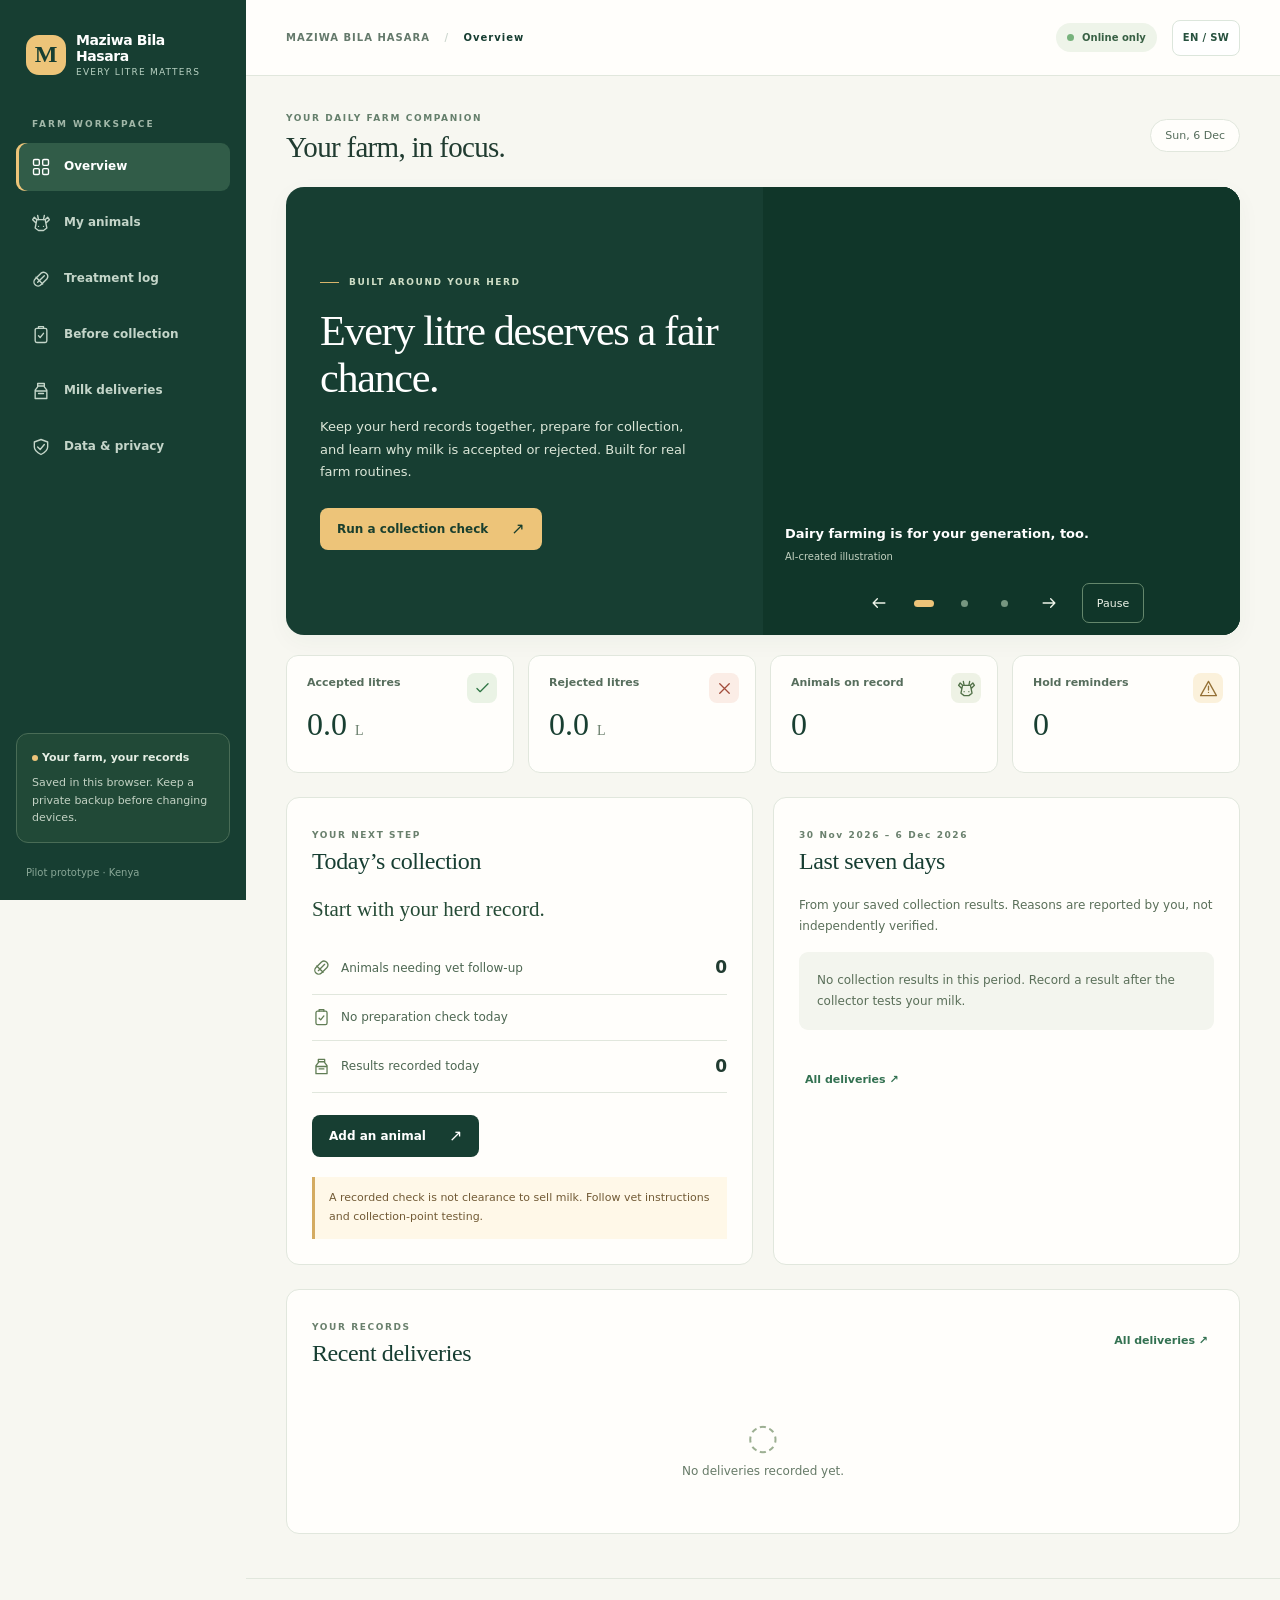
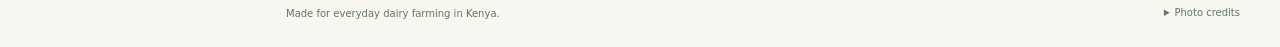
==== commit 7d7a3063: "Add daily collection guidance and seven-day rejection insights" ====
--- a/index.html
+++ b/index.html
@@ -9,7 +9,7 @@
   <meta name="description" content="A farmer-first record and reminder prototype for reducing avoidable milk rejection in Kenya.">
   <link rel="manifest" href="manifest.webmanifest">
   <link rel="icon" href="icon.svg" type="image/svg+xml">
-  <link rel="stylesheet" href="styles.css?v=4">
+  <link rel="stylesheet" href="styles.css?v=5">
   <title>Maziwa Bila Hasara</title>
 </head>
 <body>
@@ -42,7 +42,8 @@
     </main>
   </div>
   <div class="toast" id="toast" role="status" aria-live="polite"></div>
-  <script type="module" src="app.js?v=4"></script>
+  <script type="module" src="app.js?v=5"></script>
 </body>
 </html>
 
+
--- a/styles.css
+++ b/styles.css
@@ -46,3 +46,10 @@
 @media(max-width:600px){.hero-gallery .hero-photo img{height:auto;aspect-ratio:3/2;object-position:center}.hero-gallery .hero-photo figcaption{font-size:12px;padding:13px 20px;min-height:77px}.hero-gallery figcaption small{font-size:10px}.carousel-controls{padding-bottom:12px}.carousel-controls .carousel-toggle{min-width:64px}.hero-text{min-height:0}}
 @media(prefers-reduced-motion:reduce){.carousel-dot span{transition:none}}
 @media(max-width:600px){.carousel-controls{flex-wrap:wrap;row-gap:5px}.carousel-controls .carousel-toggle{max-width:110px;white-space:normal;line-height:1.3}}
+
+
+/* Daily collection guidance and actual-record summaries. */
+.collection-overview{display:grid;grid-template-columns:minmax(0,1fr) minmax(0,1fr);gap:20px;margin-top:24px}
+.daily-next{font-family:Georgia,serif;font-size:21px;line-height:1.4;color:#254b36;margin:0 0 18px}.collection-status{padding:0;list-style:none;margin:0 0 22px}.collection-status li{display:flex;align-items:center;gap:10px;border-bottom:1px solid #e1e7dd;padding:13px 0;font-size:12px;color:#4d6752;line-height:1.5}.collection-status .ui-icon{width:19px;height:19px;flex:none;color:#617d55}.collection-status li span{flex:1}.collection-status li strong{font-size:17px;color:#213c31}.daily-panel .safety-callout{margin-top:20px;margin-bottom:0}.summary-note,.summary-empty{font-size:12px;line-height:1.75;color:#5a6f59}.summary-empty{padding:18px;background:#f3f5ee;border-radius:9px;margin:15px 0}.week-totals{display:grid;grid-template-columns:1fr 1fr;gap:12px;margin:18px 0 23px}.week-totals>div{background:#f1f5eb;border:1px solid #e1e7dd;border-radius:9px;padding:16px}.week-totals>div:last-child{background:#fcf1e9}.week-totals dt{font-size:11px;line-height:1.5;color:#50674f}.week-totals dd{font-family:Georgia,serif;font-size:28px;margin:10px 0 0;color:#173e32}.week-totals small{font-size:13px}.reason-heading{font-size:13px;line-height:1.5;font-weight:650;color:#34583f}.reason-list{list-style:none;padding:0;margin:0;}.reason-list li{display:flex;align-items:center;gap:12px;justify-content:space-between;padding:12px 0;border-bottom:1px solid #e1e7dd;font-size:12px}.reason-list strong{display:block;font-weight:600;overflow-wrap:anywhere}.reason-list small{display:block;color:#65765e;font-size:10px;margin-top:4px}.reason-list li>span{flex:none;color:#7c5036;font-weight:650}.week-panel>.text-button{margin-top:15px}.collection-overview .panel{min-width:0}
+@media(max-width:900px){.collection-overview{grid-template-columns:1fr}}
+@media(max-width:600px){.collection-overview{gap:17px;margin-top:20px}.daily-next{font-size:21px}.collection-status li{font-size:12px}.week-totals{gap:9px}.week-totals>div{padding:13px}}
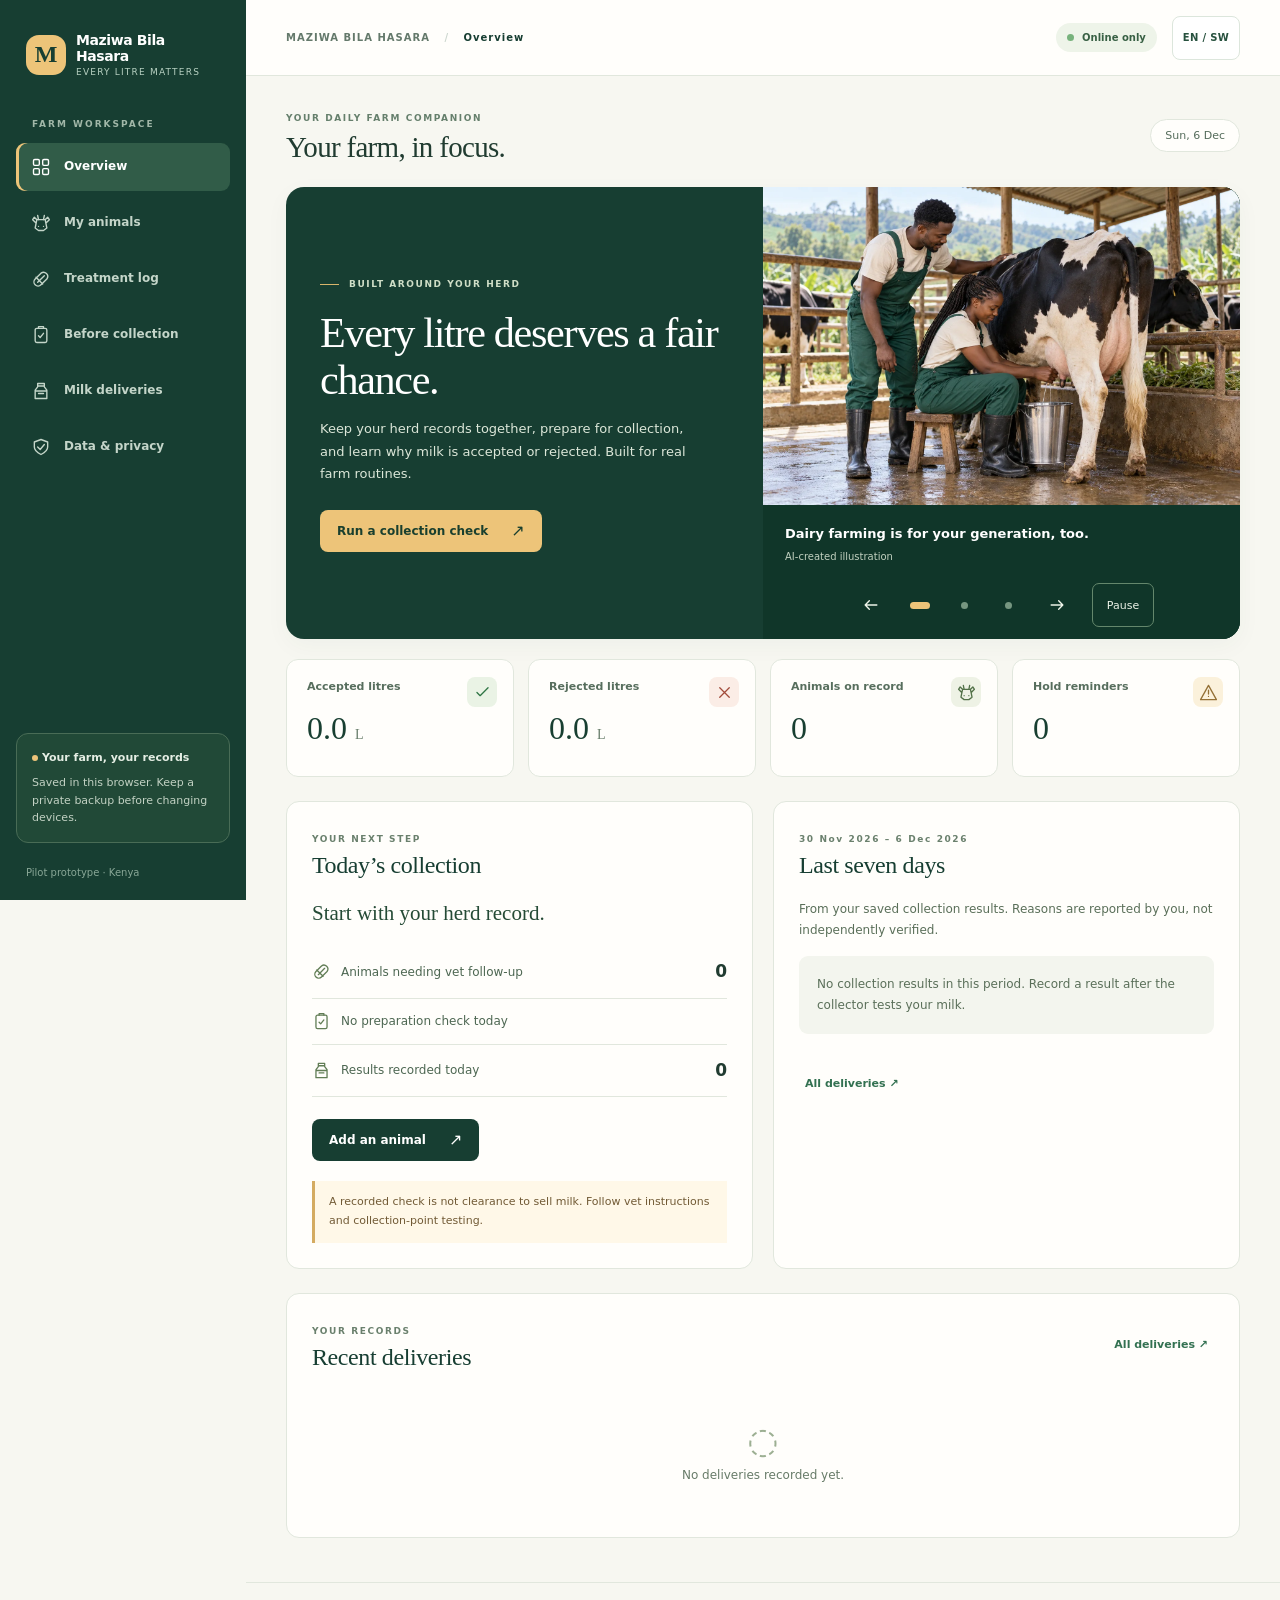
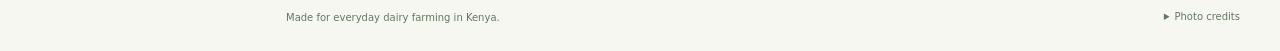
==== commit 1439d781: "Improve phone navigation, explicit form labels and keyboard focus" ====
--- a/index.html
+++ b/index.html
@@ -9,7 +9,7 @@
   <meta name="description" content="A farmer-first record and reminder prototype for reducing avoidable milk rejection in Kenya.">
   <link rel="manifest" href="manifest.webmanifest">
   <link rel="icon" href="icon.svg" type="image/svg+xml">
-  <link rel="stylesheet" href="styles.css?v=5">
+  <link rel="stylesheet" href="styles.css?v=6">
   <title>Maziwa Bila Hasara</title>
 </head>
 <body>
@@ -42,8 +42,9 @@
     </main>
   </div>
   <div class="toast" id="toast" role="status" aria-live="polite"></div>
-  <script type="module" src="app.js?v=5"></script>
+  <script type="module" src="app.js?v=6"></script>
 </body>
 </html>
 
 
+
--- a/styles.css
+++ b/styles.css
@@ -53,3 +53,25 @@
 .daily-next{font-family:Georgia,serif;font-size:21px;line-height:1.4;color:#254b36;margin:0 0 18px}.collection-status{padding:0;list-style:none;margin:0 0 22px}.collection-status li{display:flex;align-items:center;gap:10px;border-bottom:1px solid #e1e7dd;padding:13px 0;font-size:12px;color:#4d6752;line-height:1.5}.collection-status .ui-icon{width:19px;height:19px;flex:none;color:#617d55}.collection-status li span{flex:1}.collection-status li strong{font-size:17px;color:#213c31}.daily-panel .safety-callout{margin-top:20px;margin-bottom:0}.summary-note,.summary-empty{font-size:12px;line-height:1.75;color:#5a6f59}.summary-empty{padding:18px;background:#f3f5ee;border-radius:9px;margin:15px 0}.week-totals{display:grid;grid-template-columns:1fr 1fr;gap:12px;margin:18px 0 23px}.week-totals>div{background:#f1f5eb;border:1px solid #e1e7dd;border-radius:9px;padding:16px}.week-totals>div:last-child{background:#fcf1e9}.week-totals dt{font-size:11px;line-height:1.5;color:#50674f}.week-totals dd{font-family:Georgia,serif;font-size:28px;margin:10px 0 0;color:#173e32}.week-totals small{font-size:13px}.reason-heading{font-size:13px;line-height:1.5;font-weight:650;color:#34583f}.reason-list{list-style:none;padding:0;margin:0;}.reason-list li{display:flex;align-items:center;gap:12px;justify-content:space-between;padding:12px 0;border-bottom:1px solid #e1e7dd;font-size:12px}.reason-list strong{display:block;font-weight:600;overflow-wrap:anywhere}.reason-list small{display:block;color:#65765e;font-size:10px;margin-top:4px}.reason-list li>span{flex:none;color:#7c5036;font-weight:650}.week-panel>.text-button{margin-top:15px}.collection-overview .panel{min-width:0}
 @media(max-width:900px){.collection-overview{grid-template-columns:1fr}}
 @media(max-width:600px){.collection-overview{gap:17px;margin-top:20px}.daily-next{font-size:21px}.collection-status li{font-size:12px}.week-totals{gap:9px}.week-totals>div{padding:13px}}
+
+
+/* Readable phone navigation, accessible labels and comfortable touch targets. */
+.nav-item .nav-short{display:none}
+.field>label{display:block;color:#34583f;font-size:12px;font-weight:650;line-height:1.5;margin-bottom:7px}
+.field>[id$="-help"] small{display:block;margin-top:6px}
+.language-button,.icon-button,.carousel-controls button{min-height:44px;min-width:44px}
+#app-content h1[tabindex="-1"]:focus-visible{outline:2px solid #b8832f;outline-offset:7px;border-radius:3px}
+@media(max-width:600px){
+  .sidebar{padding-left:12px;padding-right:12px}
+  .sidebar nav{gap:2px}
+  .nav-item{min-height:64px;gap:7px;padding:10px 1px 8px}
+  .nav-item .ui-icon{width:21px;height:21px}
+  .nav-item .nav-long{display:none}
+  .nav-item .nav-short{display:block;font-size:11px;font-weight:600;line-height:1.3;max-height:none;overflow-wrap:normal;letter-spacing:0}
+  .topbar{height:auto;min-height:58px;gap:10px;align-items:center}
+  .topbar-kicker{min-width:0;line-height:1.6;overflow-wrap:anywhere}
+  .topbar-right{flex:none}
+  .language-button{min-height:44px;min-width:60px}
+  .carousel-controls{padding-left:8px;padding-right:8px}
+  .field input[type="date"],.field input[type="file"]{max-width:100%;min-width:0}
+}
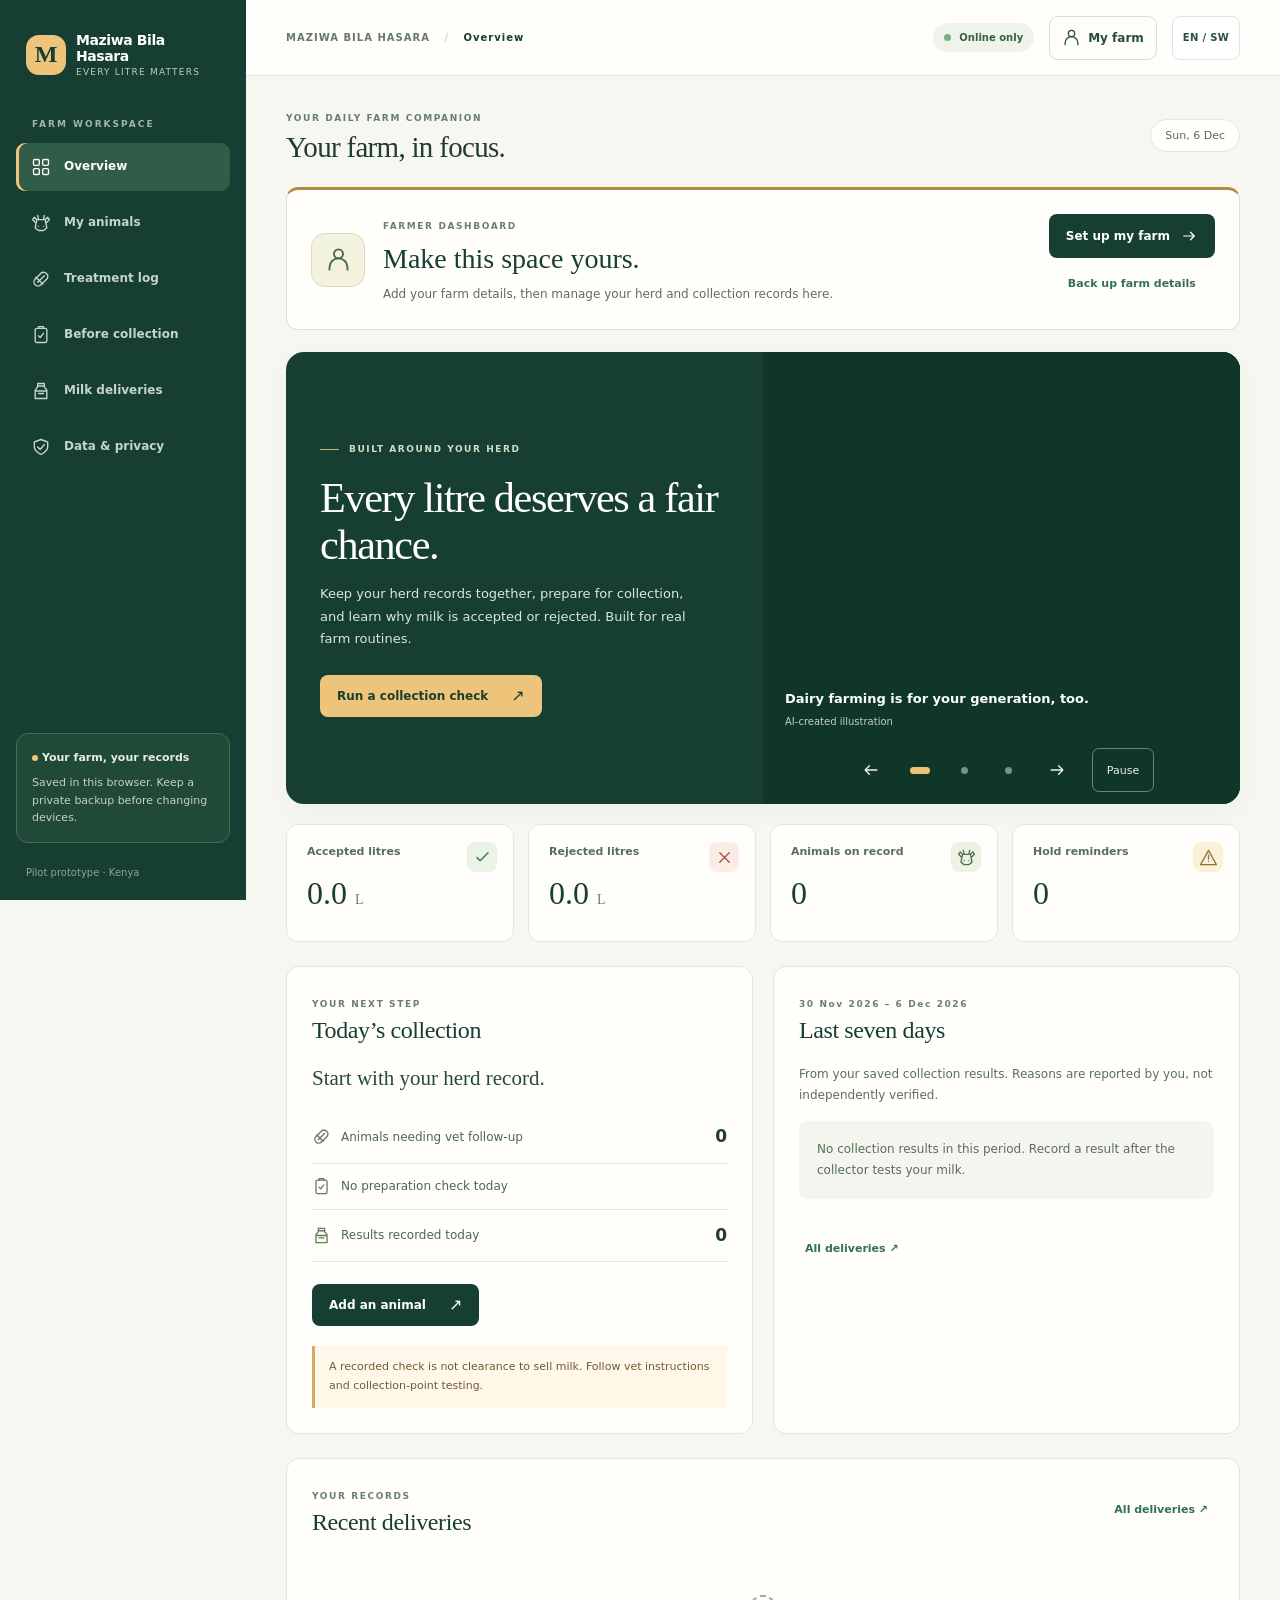
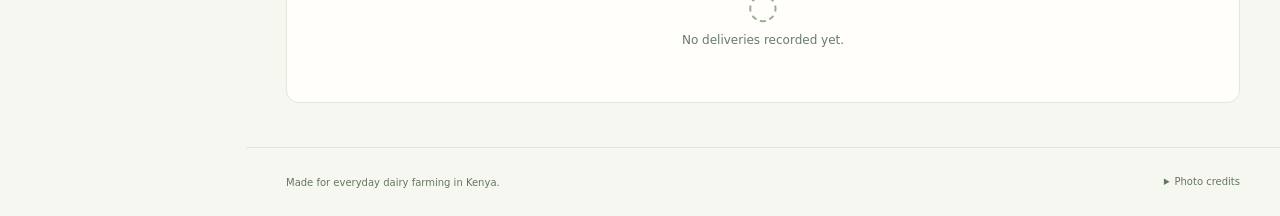
==== commit b967153d: "Add bilingual farmer dashboard with editable, backed-up farm profile" ====
--- a/index.html
+++ b/index.html
@@ -9,7 +9,7 @@
   <meta name="description" content="A farmer-first record and reminder prototype for reducing avoidable milk rejection in Kenya.">
   <link rel="manifest" href="manifest.webmanifest">
   <link rel="icon" href="icon.svg" type="image/svg+xml">
-  <link rel="stylesheet" href="styles.css?v=6">
+  <link rel="stylesheet" href="styles.css?v=9">
   <title>Maziwa Bila Hasara</title>
 </head>
 <body>
@@ -36,15 +36,18 @@
     </aside>
 
     <main class="main-content">
-      <header class="topbar"><div class="topbar-kicker"><span id="workspace-top">MAZIWA BILA HASARA</span> <span class="divider">/</span> <span id="current-view-label">Overview</span></div><div class="topbar-right"><span class="status-pill"><span class="status-dot"></span> <span id="offline-status">Online only</span></span><button class="language-button" id="language-toggle" type="button" aria-label="Switch language">EN / SW</button></div></header>
+      <header class="topbar"><div class="topbar-kicker"><span id="workspace-top">MAZIWA BILA HASARA</span> <span class="divider">/</span> <span id="current-view-label">Overview</span></div><div class="topbar-right"><span class="status-pill"><span class="status-dot"></span> <span id="offline-status">Online only</span></span><button type="button" class="farm-profile-button" id="farm-profile-button" data-go="profile" aria-label="My farm">My farm</button><button class="language-button" id="language-toggle" type="button" aria-label="Switch language">EN / SW</button></div></header>
       <div class="page-content" id="app-content" tabindex="-1"></div>
       <footer class="page-footer"><span id="footer-line">Made for everyday dairy farming in Kenya.</span><details class="photo-credits"><summary id="photo-credit-label">Photo credits</summary><div><a href="https://commons.wikimedia.org/wiki/File:Smallholder_Dairy_Farmer.jpg" target="_blank" rel="noopener noreferrer">Smallholder Dairy Farmer · LishaBora2017</a><br><a href="https://creativecommons.org/licenses/by-sa/4.0/" target="_blank" rel="noopener noreferrer">CC BY-SA 4.0</a> · Resized, compressed; displayed with responsive cropping.<p>Youth milking and collection scenes: AI-created illustrations for Maziwa Bila Hasara.</p><p id="photo-note">Illustrative farm photography. No affiliation or endorsement implied.</p></div></details></footer>
     </main>
   </div>
   <div class="toast" id="toast" role="status" aria-live="polite"></div>
-  <script type="module" src="app.js?v=6"></script>
+  <script type="module" src="app.js?v=9"></script>
 </body>
 </html>
 
 
 
+
+
+
--- a/styles.css
+++ b/styles.css
@@ -75,3 +75,50 @@
   .carousel-controls{padding-left:8px;padding-right:8px}
   .field input[type="date"],.field input[type="file"]{max-width:100%;min-width:0}
 }
+
+
+/* Farmer dashboard and optional device-local profile. */
+.farm-profile-button{display:inline-flex;align-items:center;justify-content:center;gap:7px;min-height:44px;min-width:44px;padding:9px 12px;border:1px solid #d6dfd0;border-radius:9px;background:#fffefb;color:#254d38;font-family:inherit;font-size:12px;font-weight:600;cursor:pointer;white-space:nowrap}
+.farm-profile-button .ui-icon{width:19px;height:19px}.farm-profile-button:hover,.farm-profile-button[aria-current="page"]{background:#eaf0e2;border-color:#a4b899}
+.farm-overview{display:flex;align-items:center;gap:18px;padding:24px;background:#fffefb;border:1px solid #d9e3d1;border-top:3px solid #b58b44;border-radius:12px;margin-bottom:22px}
+.farm-emblem{display:flex;align-items:center;justify-content:center;flex:none;width:54px;height:54px;border:1px solid #d5debc;border-radius:14px;background:#f3f2df;color:#42694b}.farm-emblem .ui-icon{width:27px;height:27px}
+.farm-overview-copy{min-width:0;flex:1}.farm-overview-copy h2{font-family:Georgia,serif;font-size:28px;font-weight:400;line-height:1.25;color:#163f32;margin:8px 0;overflow-wrap:anywhere}
+.farm-overview-copy p{font-size:12px;line-height:1.7;color:#5b7055;margin:0;overflow-wrap:anywhere}
+.farm-overview-actions{display:flex;flex-direction:column;align-items:center;gap:3px;flex:none;max-width:40%}.farm-overview-actions .button{min-height:44px;white-space:normal;gap:10px;text-align:left}.farm-overview-actions .ui-icon{width:18px;height:18px;flex:none}.farm-overview-actions .text-button{display:flex;align-items:center;min-height:44px;font-size:11px;white-space:normal}
+.profile-columns{align-items:start}.profile-side{display:grid;gap:20px;min-width:0}.profile-saved h2,.profile-privacy h2{line-height:1.3}.profile-saved h2{margin-top:10px}.profile-details{margin:16px 0 0}.profile-details>div{padding:13px 0;border-bottom:1px solid #e1e7dd}.profile-details>div:last-child{border:0;padding-bottom:0}.profile-details dt{font-size:11px;color:#5c7157;margin:0 0 6px}.profile-details dd{font-size:14px;line-height:1.7;color:#244734;margin:0;overflow-wrap:anywhere;white-space:pre-wrap}.profile-privacy{background:#eef3e8}.profile-privacy .circle-icon{margin-bottom:16px}.profile-privacy p{font-size:12px;line-height:1.8;color:#50664d}.profile-privacy .button{white-space:normal;gap:10px;min-height:44px}.profile-privacy .ui-icon{width:18px;height:18px;flex:none}.profile-privacy>.circle-icon .ui-icon{width:21px;height:21px}.profile-error{color:#943d2e;font-size:12px;line-height:1.7}.profile-error:empty{display:none}#profile-form>.button{gap:10px;min-height:44px;white-space:normal}#profile-form>.button .ui-icon{width:18px;height:18px}
+@media(max-width:900px){.farm-overview{align-items:flex-start;flex-wrap:wrap}.farm-overview-actions{flex-direction:row;max-width:none;flex-wrap:wrap;margin-left:72px;gap:10px}.profile-side{gap:17px}}
+@media(max-width:600px){.farm-profile-button{padding:9px}.farm-profile-button>span{display:none}.farm-overview{padding:19px;gap:13px;margin-bottom:18px}.farm-emblem{width:42px;height:42px;border-radius:11px}.farm-emblem .ui-icon{width:23px;height:23px}.farm-overview-copy h2{font-size:25px}.farm-overview-actions{margin-left:0;align-items:flex-start;width:100%;gap:3px;flex-direction:column}.farm-overview-copy .eyebrow{font-size:9px;letter-spacing:1px}.profile-saved h2,.profile-privacy h2{font-size:23px}.profile-details dd{font-size:14px}}
+
+/* Unfinished work stays easy to find without becoming a saved farm record. */
+.resume-panel{display:flex;gap:24px;background:#fffaf0;border:1px solid #dec99e;border-left:4px solid #bc8e47;border-radius:12px;margin:0 0 22px;overflow:hidden}
+.resume-photo{position:relative;flex:0 0 170px;margin:0;background:#163f32;align-self:stretch}
+.resume-photo img{display:block;width:100%;height:100%;min-height:190px;object-fit:cover}
+.resume-photo figcaption{position:absolute;bottom:0;left:0;right:0;padding:9px 10px;background:#163f32ed;color:#fff;font-size:9px;line-height:1.5}
+.resume-content{padding:22px 24px 22px 0;min-width:0;flex:1}
+.resume-content h2{font-family:Georgia,serif;font-size:27px;font-weight:400;line-height:1.25;color:#163f32;margin:8px 0}
+.resume-content p{font-size:12px;line-height:1.7;color:#5e6b52;margin:0 0 15px}
+.resume-actions{display:flex;flex-wrap:wrap;gap:9px}
+.resume-actions .button{min-height:44px;white-space:normal;text-align:left;font-size:12px;gap:9px;background:#fffefb}
+.resume-actions .ui-icon{flex:none;width:18px;height:18px}
+.entry-note{padding:14px 15px;margin-bottom:22px;border:1px solid #e1d4b7;border-radius:9px;background:#fffaf0}
+.entry-note p{display:flex;gap:10px;align-items:flex-start;margin:0;font-size:12px;line-height:1.7;color:#526348}
+.entry-note .ui-icon{width:19px;height:19px;flex:none;margin-top:2px;color:#7f6735}
+.entry-note .text-button{display:inline-flex;align-items:center;white-space:normal;text-align:left;min-height:44px;font-size:12px;margin-top:5px}
+.entry-note .text-button:disabled{color:#687363;opacity:1;cursor:default;text-decoration:none}
+@media(max-width:600px){.resume-panel{gap:0;margin-bottom:18px}.resume-photo{display:none}.resume-content{padding:19px}.resume-content h2{font-size:25px}.resume-actions{flex-direction:column;align-items:stretch}.resume-actions .button{justify-content:flex-start}.resume-actions .button>.ui-icon:last-child{margin-left:auto}.entry-note{padding:12px}.entry-note p{font-size:12px}}
+
+/* Read-only delivery filters keep the entry form untouched. */
+.delivery-filters{background:#f2f5ec;border:1px solid #dce5d5;border-radius:10px;padding:17px;margin-bottom:18px}
+.delivery-filters h3{font-family:Georgia,serif;font-weight:400;font-size:21px;line-height:1.3;margin:0 0 8px;color:#173e32}
+.delivery-filters>p{font-size:11px;color:#5b715b;line-height:1.7;margin:0 0 15px}
+.filter-date-pair{display:grid;grid-template-columns:minmax(0,1fr) minmax(0,1fr);gap:12px}.filter-date-pair .field{min-width:0}
+.filter-date-pair input{min-width:0;max-width:100%}
+.filter-buttons{display:flex;flex-wrap:wrap;gap:9px}.filter-buttons .button{white-space:normal;min-height:44px;justify-content:center}
+.delivery-filters .filter-error{color:#943c2d;margin:12px 0 0;font-size:12px}.filter-error:empty{display:none}
+.filter-count{font-size:12px;line-height:1.6;color:#597052;margin:14px 0}
+.filtered-totals{display:grid;grid-template-columns:minmax(0,1fr) minmax(0,1fr);gap:10px;margin:0 0 22px}
+.filtered-totals>div{padding:14px;border:1px solid #e1e7dd;background:#f3f6ef;border-radius:9px}.filtered-totals>div:last-child{background:#fcf1e9}
+.filtered-totals dt{font-size:11px;line-height:1.5;color:#526b52}.filtered-totals dd{font-family:Georgia,serif;font-size:25px;color:#173e32;margin:9px 0 0}
+@media(max-width:600px){.filter-date-pair{grid-template-columns:1fr;gap:0}.delivery-filters{padding:15px}.filter-buttons .button{font-size:11px}.filtered-totals>div{padding:11px}.filtered-totals dd{font-size:23px}}
+
+
